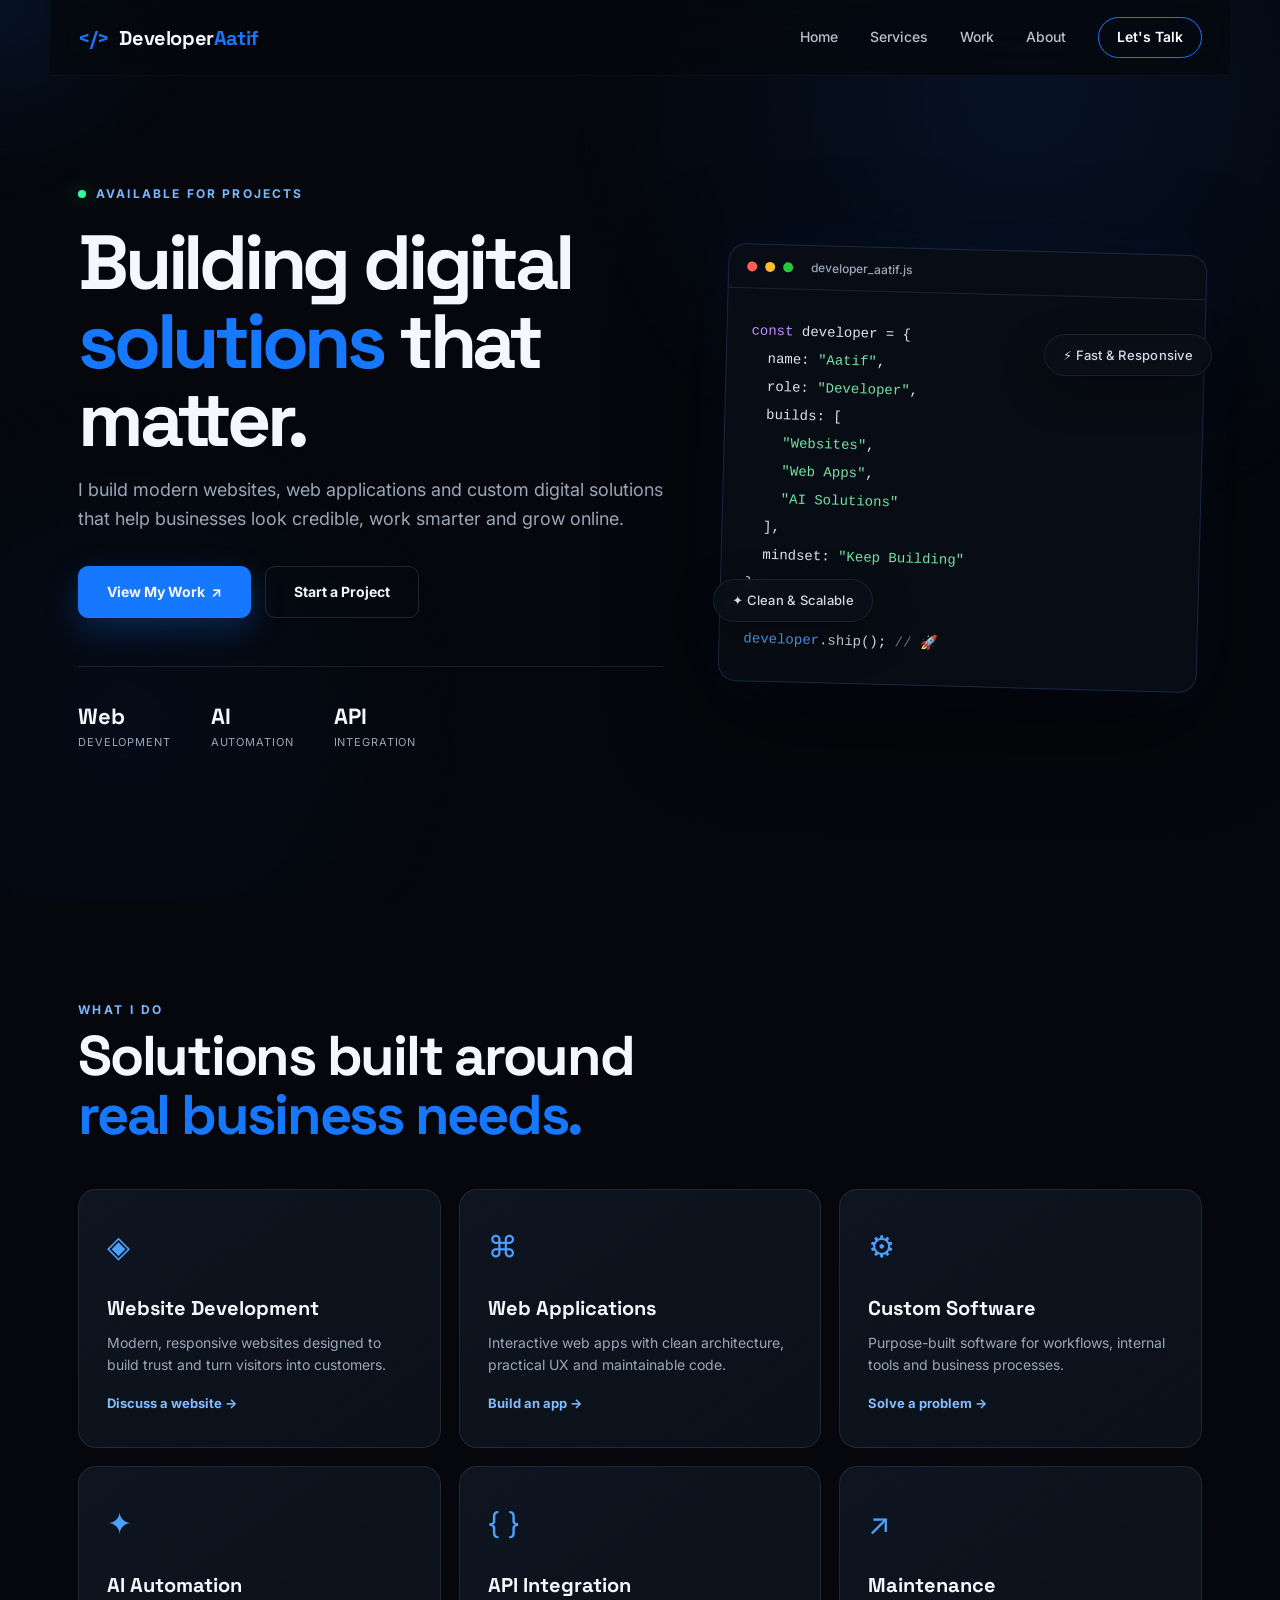
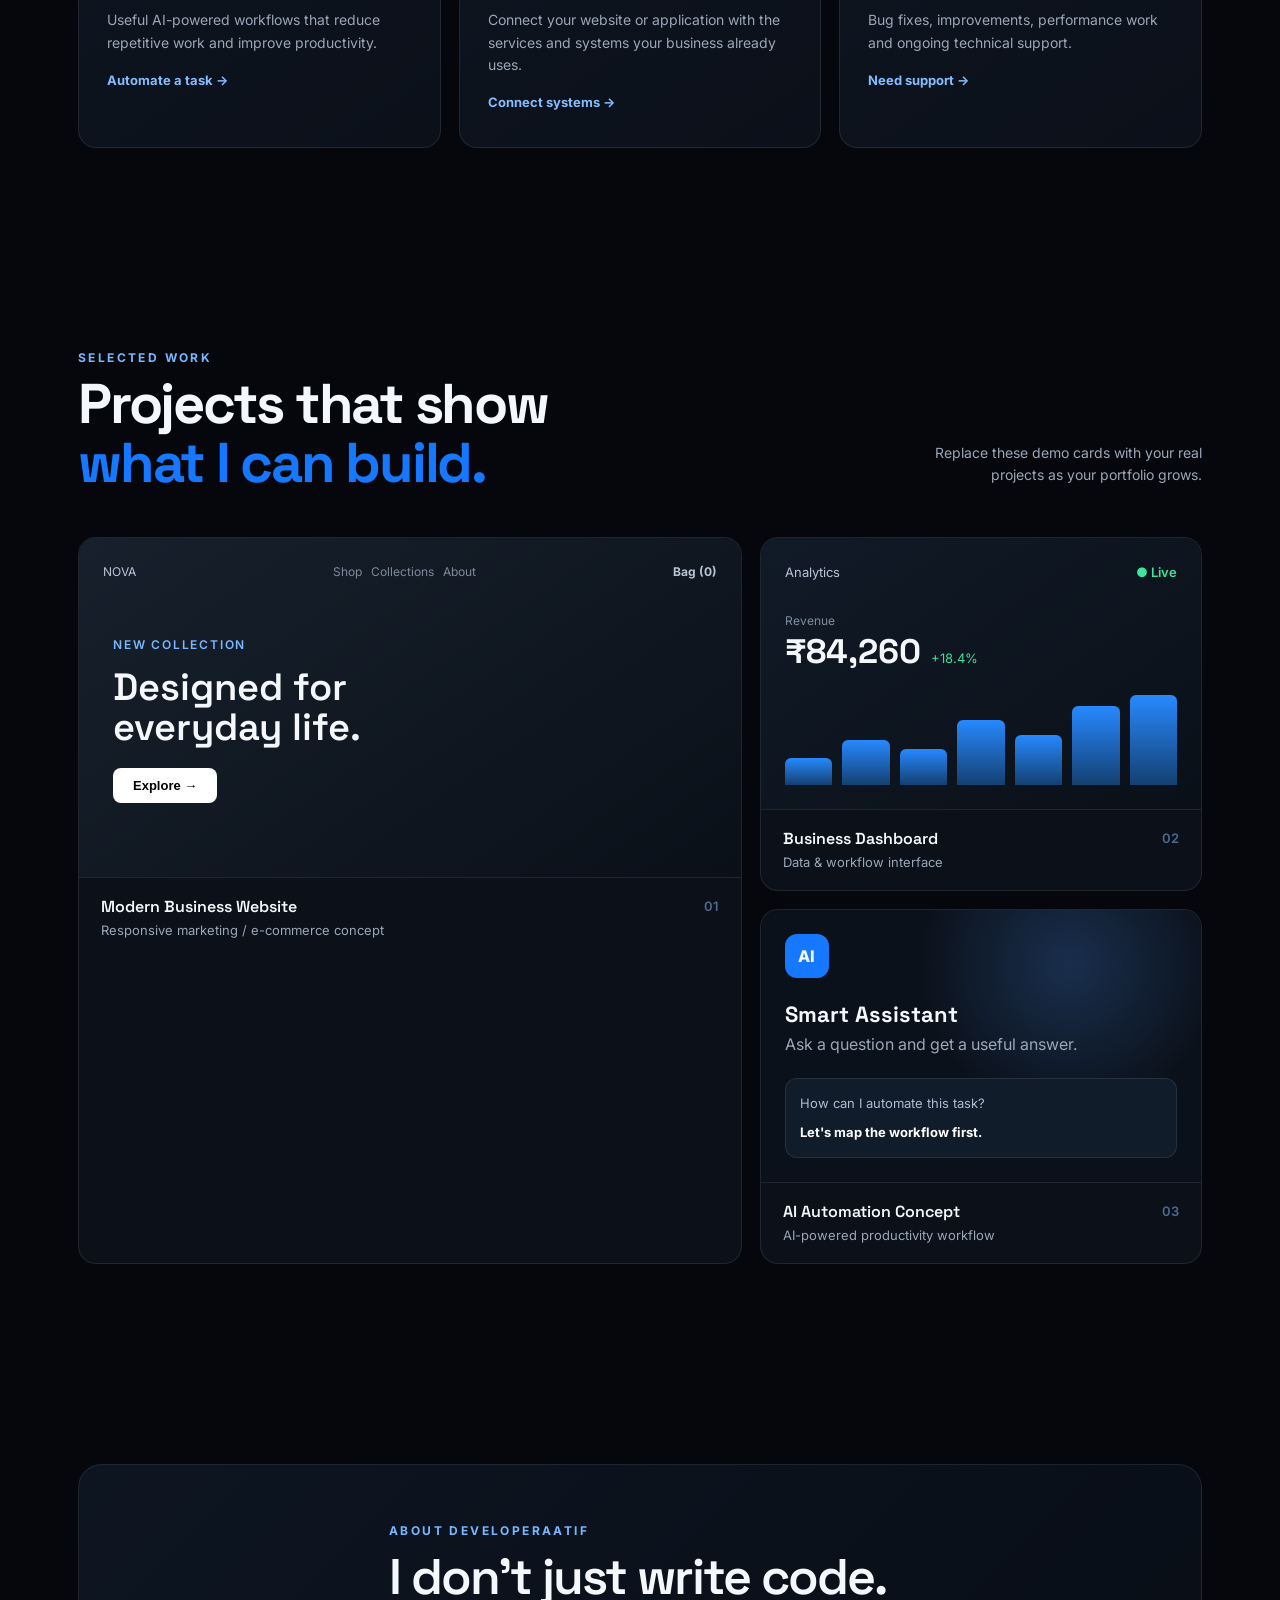
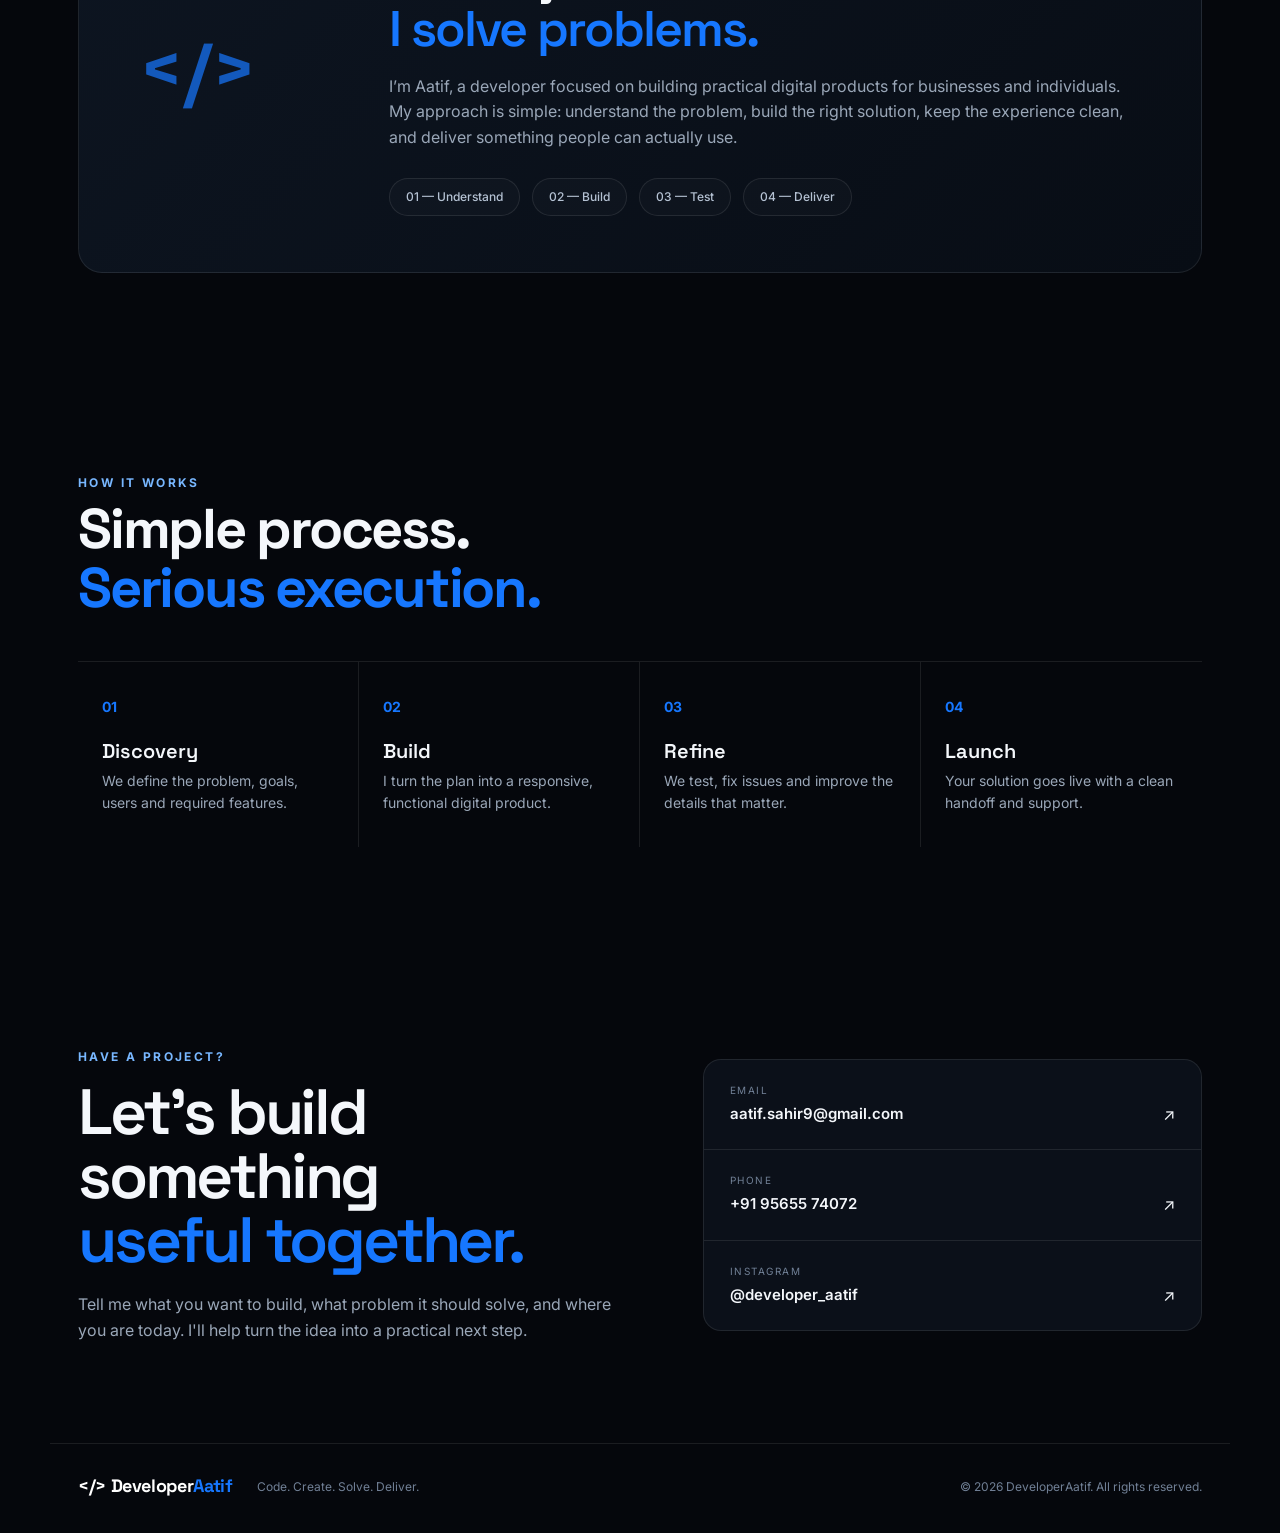
==== index.html @ 68147e6f "portfolio" ====
<!DOCTYPE html>
<html lang="en">
<head>
  <meta charset="UTF-8">
  <meta name="viewport" content="width=device-width, initial-scale=1.0, maximum-scale=1.0, user-scalable=yes">
  <title>DeveloperAatif | Web Developer & Digital Solutions</title>
  <meta name="description" content="DeveloperAatif — Web Development, Custom Software, AI Automation and Digital Solutions. Portfolio of projects, websites, and web apps.">
  <meta name="robots" content="index, follow">
  <link rel="canonical" href="https://developer-aatif-portfolio.vercel.app/">
  <!-- Open Graph -->
  <meta property="og:title" content="DeveloperAatif | Web Developer & Digital Solutions">
  <meta property="og:description" content="Building modern websites, web applications and AI solutions. View my portfolio and projects.">
  <meta property="og:type" content="website">
  <meta property="og:url" content="https://developer-aatif-portfolio.vercel.app/">
  <meta name="twitter:card" content="summary_large_image">
  <link rel="preconnect" href="https://fonts.googleapis.com">
  <link rel="preconnect" href="https://fonts.gstatic.com" crossorigin>
  <link href="https://fonts.googleapis.com/css2?family=Inter:opsz,wght@14..32,400;14..32,500;14..32,600;14..32,700;14..32,800&family=Space+Grotesk:wght@500;600;700&display=swap" rel="stylesheet">
  <!-- Styles -->
  <link rel="stylesheet" href="style.css">
</head>
<body>
  <div class="cursor-glow"></div>

  <!-- Navigation -->
  <nav class="nav" role="navigation" aria-label="Main navigation">
    <a class="brand" href="#home" aria-label="DeveloperAatif Home"><span>&lt;/&gt;</span> Developer<span>Aatif</span></a>
    <button class="menu-btn" aria-label="Open menu" aria-expanded="false">☰</button>
    <div class="nav-links" role="menubar">
      <a href="#home" role="menuitem">Home</a>
      <a href="#services" role="menuitem">Services</a>
      <a href="#work" role="menuitem">Work</a>
      <a href="#about" role="menuitem">About</a>
      <a href="#contact" class="nav-cta" role="menuitem">Let's Talk</a>
    </div>
  </nav>

  <main>
    <!-- Hero Section -->
    <section id="home" class="hero section" aria-labelledby="hero-title">
      <div class="hero-copy">
        <div class="eyebrow"><span class="dot" aria-hidden="true"></span> AVAILABLE FOR PROJECTS</div>
        <h1 id="hero-title">Building digital<br><span>solutions</span> that matter.</h1>
        <p class="hero-text">I build modern websites, web applications and custom digital solutions that help businesses look credible, work smarter and grow online.</p>
        <div class="hero-actions">
          <a href="#work" class="btn primary">View My Work <span aria-hidden="true">↗</span></a>
          <a href="#contact" class="btn ghost">Start a Project</a>
        </div>
        <div class="mini-stats">
          <div><strong>Web</strong><small>Development</small></div>
          <div><strong>AI</strong><small>Automation</small></div>
          <div><strong>API</strong><small>Integration</small></div>
        </div>
      </div>
      <div class="hero-visual" aria-hidden="true">
        <div class="orb"></div>
        <div class="code-card">
          <div class="window-bar"><i></i><i></i><i></i><span>developer_aatif.js</span></div>
          <pre><code><span class="purple">const</span> developer = {
  name: <span class="green">"Aatif"</span>,
  role: <span class="green">"Developer"</span>,
  builds: [
    <span class="green">"Websites"</span>,
    <span class="green">"Web Apps"</span>,
    <span class="green">"AI Solutions"</span>
  ],
  mindset: <span class="green">"Keep Building"</span>
};

<span class="blue">developer</span>.ship(); <span class="comment">// 🚀</span></code></pre>
        </div>
        <div class="floating-tag tag-one">⚡ Fast & Responsive</div>
        <div class="floating-tag tag-two">✦ Clean & Scalable</div>
      </div>
    </section>

    <!-- Services -->
    <section id="services" class="section" aria-labelledby="services-title">
      <div class="section-heading">
        <p class="kicker">WHAT I DO</p>
        <h2 id="services-title">Solutions built around<br><span>real business needs.</span></h2>
      </div>
      <div class="service-grid">
        <article class="service-card"><div class="icon" aria-hidden="true">◈</div><h3>Website Development</h3><p>Modern, responsive websites designed to build trust and turn visitors into customers.</p><a href="#contact">Discuss a website →</a></article>
        <article class="service-card"><div class="icon" aria-hidden="true">⌘</div><h3>Web Applications</h3><p>Interactive web apps with clean architecture, practical UX and maintainable code.</p><a href="#contact">Build an app →</a></article>
        <article class="service-card"><div class="icon" aria-hidden="true">⚙</div><h3>Custom Software</h3><p>Purpose-built software for workflows, internal tools and business processes.</p><a href="#contact">Solve a problem →</a></article>
        <article class="service-card"><div class="icon" aria-hidden="true">✦</div><h3>AI Automation</h3><p>Useful AI-powered workflows that reduce repetitive work and improve productivity.</p><a href="#contact">Automate a task →</a></article>
        <article class="service-card"><div class="icon" aria-hidden="true">{ }</div><h3>API Integration</h3><p>Connect your website or application with the services and systems your business already uses.</p><a href="#contact">Connect systems →</a></article>
        <article class="service-card"><div class="icon" aria-hidden="true">↗</div><h3>Maintenance</h3><p>Bug fixes, improvements, performance work and ongoing technical support.</p><a href="#contact">Need support →</a></article>
      </div>
    </section>

    <!-- Work / Projects -->
    <section id="work" class="section work-section" aria-labelledby="work-title">
      <div class="section-heading row-heading">
        <div><p class="kicker">SELECTED WORK</p><h2 id="work-title">Projects that show<br><span>what I can build.</span></h2></div>
        <p class="heading-note">Replace these demo cards with your real projects as your portfolio grows.</p>
      </div>
      <div class="project-grid">
        <article class="project-card large">
          <div class="project-screen ecommerce"><div class="screen-nav">NOVA <span>Shop&nbsp;&nbsp; Collections&nbsp;&nbsp; About</span><b>Bag (0)</b></div><div class="screen-hero"><small>NEW COLLECTION</small><strong>Designed for<br>everyday life.</strong><button>Explore →</button></div></div>
          <div class="project-info"><div><h3>Modern Business Website</h3><p>Responsive marketing / e-commerce concept</p></div><span>01</span></div>
        </article>
        <article class="project-card">
          <div class="project-screen dashboard"><div class="dash-top">Analytics <span>● Live</span></div><div class="metric"><small>Revenue</small><strong>₹84,260</strong><em>+18.4%</em></div><div class="bars"><i></i><i></i><i></i><i></i><i></i><i></i><i></i></div></div>
          <div class="project-info"><div><h3>Business Dashboard</h3><p>Data & workflow interface</p></div><span>02</span></div>
        </article>
        <article class="project-card">
          <div class="project-screen ai"><div class="ai-badge">AI</div><h4>Smart Assistant</h4><p>Ask a question and get a useful answer.</p><div class="chat">How can I automate this task?<br><b>Let's map the workflow first.</b></div></div>
          <div class="project-info"><div><h3>AI Automation Concept</h3><p>AI-powered productivity workflow</p></div><span>03</span></div>
        </article>
      </div>
    </section>

    <!-- About -->
    <section id="about" class="section about" aria-labelledby="about-title">
      <div class="about-card">
        <div class="about-mark" aria-hidden="true">&lt;/&gt;</div>
        <div>
          <p class="kicker">ABOUT DEVELOPERAATIF</p>
          <h2 id="about-title">I don't just write code.<br><span>I solve problems.</span></h2>
          <p>I’m Aatif, a developer focused on building practical digital products for businesses and individuals. My approach is simple: understand the problem, build the right solution, keep the experience clean, and deliver something people can actually use.</p>
          <div class="principles">
            <span>01 — Understand</span><span>02 — Build</span><span>03 — Test</span><span>04 — Deliver</span>
          </div>
        </div>
      </div>
    </section>

    <!-- Process -->
    <section class="section process" aria-labelledby="process-title">
      <div class="section-heading"><p class="kicker">HOW IT WORKS</p><h2 id="process-title">Simple process.<br><span>Serious execution.</span></h2></div>
      <div class="process-grid">
        <div><b>01</b><h3>Discovery</h3><p>We define the problem, goals, users and required features.</p></div>
        <div><b>02</b><h3>Build</h3><p>I turn the plan into a responsive, functional digital product.</p></div>
        <div><b>03</b><h3>Refine</h3><p>We test, fix issues and improve the details that matter.</p></div>
        <div><b>04</b><h3>Launch</h3><p>Your solution goes live with a clean handoff and support.</p></div>
      </div>
    </section>

    <!-- Contact -->
    <section id="contact" class="section contact" aria-labelledby="contact-title">
      <div class="contact-inner">
        <div>
          <p class="kicker">HAVE A PROJECT?</p>
          <h2 id="contact-title">Let's build something<br><span>useful together.</span></h2>
          <p>Tell me what you want to build, what problem it should solve, and where you are today. I'll help turn the idea into a practical next step.</p>
        </div>
        <div class="contact-box">
          <a href="mailto:aatif.sahir9@gmail.com"><small>EMAIL</small><strong>aatif.sahir9@gmail.com</strong>↗</a>
          <a href="tel:+919565574072"><small>PHONE</small><strong>+91 95655 74072</strong>↗</a>
          <a href="https://www.instagram.com/developer_aatif/" target="_blank" rel="noopener"><small>INSTAGRAM</small><strong>@developer_aatif</strong>↗</a>
        </div>
      </div>
    </section>
  </main>

  <footer>
    <div><span class="brand">&lt;/&gt; Developer<span>Aatif</span></span><small>Code. Create. Solve. Deliver.</small></div>
    <small>© <span id="year"></span> DeveloperAatif. All rights reserved.</small>
  </footer>

  <!-- Scripts -->
  <script src="script.js" defer></script>
</body>
</html>
---- style.css ----
/* style.css */
:root {
  --bg: #05070c;
  --panel: #0b1019;
  --panel2: #0e1520;
  --text: #f4f7fb;
  --muted: #9aa7b8;
  --blue: #1677ff;
  --blue2: #4ca0ff;
  --line: rgba(255,255,255,.09);
  --max: 1180px;
  --radius: 18px;
}
* { margin: 0; padding: 0; box-sizing: border-box; }
html { scroll-behavior: smooth; }
body {
  margin: 0;
  background: var(--bg);
  color: var(--text);
  font-family: 'Inter', system-ui, -apple-system, sans-serif;
  line-height: 1.6;
  -webkit-font-smoothing: antialiased;
}
body::before {
  content: '';
  position: fixed;
  inset: 0;
  pointer-events: none;
  background: radial-gradient(circle at 80% 10%, rgba(22,119,255,.10), transparent 35%),
              radial-gradient(circle at 10% 80%, rgba(22,119,255,.05), transparent 25%);
  z-index: -1;
}
a { color: inherit; text-decoration: none; }
img { display: block; max-width: 100%; }

/* cursor glow */
.cursor-glow {
  position: fixed;
  width: 400px;
  height: 400px;
  transform: translate(-50%, -50%);
  pointer-events: none;
  border-radius: 50%;
  background: radial-gradient(circle, rgba(22,119,255,.10), transparent 70%);
  z-index: -1;
  transition: left .12s cubic-bezier(0.2, 0, 0, 1), top .12s cubic-bezier(0.2, 0, 0, 1);
  will-change: left, top;
}

/* typography */
.section { max-width: var(--max); margin: 0 auto; padding: 100px 28px; }
.section-heading { margin-bottom: 44px; }
.section-heading .kicker,
.kicker {
  font-size: 12px;
  letter-spacing: .2em;
  font-weight: 700;
  color: #78b7ff;
  text-transform: uppercase;
  margin-bottom: 8px;
}
.section-heading h2,
h2 {
  font-family: 'Space Grotesk', sans-serif;
  font-size: clamp(36px, 4.5vw, 56px);
  line-height: 1.05;
  letter-spacing: -.04em;
}
.section-heading h2 span,
h2 span { color: var(--blue); }
p { color: var(--muted); }

/* nav */
.nav {
  height: 76px;
  display: flex;
  align-items: center;
  justify-content: space-between;
  max-width: var(--max);
  margin: 0 auto;
  padding: 0 28px;
  position: sticky;
  top: 0;
  z-index: 30;
  background: rgba(5,7,12,0.72);
  backdrop-filter: blur(18px) saturate(1.2);
  border-bottom: 1px solid rgba(255,255,255,.04);
}
.brand {
  font-family: 'Space Grotesk', sans-serif;
  font-weight: 700;
  font-size: 20px;
  letter-spacing: -.02em;
}
.brand > span:first-child { color: var(--blue); margin-right: 6px; }
.brand > span:last-child { color: var(--blue); }
.nav-links {
  display: flex;
  gap: 32px;
  align-items: center;
  font-size: 14px;
  font-weight: 500;
  color: #b7c1cf;
}
.nav-links a { transition: color .2s; }
.nav-links a:hover { color: #fff; }
.nav-cta {
  border: 1px solid var(--blue);
  border-radius: 999px;
  padding: 8px 18px;
  color: #fff !important;
  font-weight: 600;
  transition: background .2s, box-shadow .2s;
}
.nav-cta:hover { background: rgba(22,119,255,.12); box-shadow: 0 0 20px rgba(22,119,255,.15); }
.menu-btn {
  display: none;
  background: none;
  border: 0;
  color: #fff;
  font-size: 26px;
  cursor: pointer;
}

/* hero */
.hero {
  min-height: calc(100vh - 76px);
  display: grid;
  grid-template-columns: 1.1fr .9fr;
  align-items: center;
  gap: 60px;
  padding-top: 60px;
}
.eyebrow {
  font-size: 12px;
  letter-spacing: .18em;
  font-weight: 700;
  color: #78b7ff;
  display: flex;
  align-items: center;
  gap: 10px;
}
.dot {
  width: 8px;
  height: 8px;
  border-radius: 50%;
  background: #2dff9d;
  box-shadow: 0 0 20px #2dff9d88;
  animation: pulse-dot 2.5s infinite;
}
@keyframes pulse-dot { 0% { opacity: .7; } 50% { opacity: 1; } 100% { opacity: .7; } }
.hero h1 {
  font-family: 'Space Grotesk', sans-serif;
  font-size: clamp(48px, 6vw, 82px);
  line-height: 1.02;
  letter-spacing: -.055em;
  margin: 20px 0 18px;
}
.hero h1 span { color: var(--blue); }
.hero-text {
  font-size: 18px;
  color: var(--muted);
  max-width: 620px;
  margin-bottom: 32px;
}
.hero-actions {
  display: flex;
  gap: 14px;
  flex-wrap: wrap;
  margin-bottom: 48px;
}
.btn {
  padding: 14px 28px;
  border-radius: 10px;
  font-weight: 700;
  font-size: 14px;
  border: 1px solid var(--line);
  transition: .25s;
  display: inline-flex;
  align-items: center;
  gap: 6px;
}
.btn.primary {
  background: var(--blue);
  box-shadow: 0 12px 32px rgba(22,119,255,.25);
  border-color: var(--blue);
}
.btn.primary:hover { box-shadow: 0 16px 40px rgba(22,119,255,.35); transform: translateY(-2px); }
.btn.ghost { border-color: rgba(255,255,255,.12); }
.btn.ghost:hover { border-color: var(--blue2); background: rgba(22,119,255,.06); }
.mini-stats {
  display: flex;
  gap: 40px;
  border-top: 1px solid var(--line);
  padding-top: 32px;
}
.mini-stats div { display: grid; }
.mini-stats strong {
  font-family: 'Space Grotesk', sans-serif;
  font-size: 22px;
}
.mini-stats small {
  color: var(--muted);
  font-size: 11px;
  text-transform: uppercase;
  letter-spacing: .08em;
}

/* hero visual */
.hero-visual {
  position: relative;
  min-height: 480px;
  display: grid;
  place-items: center;
}
.orb {
  position: absolute;
  width: 400px;
  height: 400px;
  border-radius: 50%;
  background: radial-gradient(circle, rgba(22,119,255,.22), transparent 65%);
  filter: blur(12px);
  animation: orb-float 12s ease-in-out infinite alternate;
}
@keyframes orb-float { 0% { transform: translateY(0) scale(1); } 100% { transform: translateY(-30px) scale(1.05); } }
.code-card {
  position: relative;
  width: min(100%, 500px);
  border: 1px solid rgba(92,151,255,.20);
  border-radius: var(--radius);
  background: #080d15;
  box-shadow: 0 30px 100px rgba(0,0,0,.6), 0 0 60px rgba(22,119,255,.08);
  overflow: hidden;
  transform: rotate(1.5deg);
  transition: transform .4s ease;
}
.code-card:hover { transform: rotate(0deg) scale(1.01); }
.window-bar {
  height: 44px;
  border-bottom: 1px solid var(--line);
  display: flex;
  align-items: center;
  gap: 8px;
  padding: 0 18px;
  color: #667487;
  font-size: 12px;
  font-weight: 500;
}
.window-bar i {
  width: 10px;
  height: 10px;
  border-radius: 50%;
  background: #2c3542;
}
.window-bar i:nth-child(1) { background: #ff5f56; }
.window-bar i:nth-child(2) { background: #ffbd2e; }
.window-bar i:nth-child(3) { background: #27c93f; }
.window-bar span { margin-left: 10px; color: #9aa7b8; }
.code-card pre {
  padding: 28px 24px;
  margin: 0;
  overflow: auto;
  font: 14px/2 'SF Mono', 'Fira Code', monospace;
  color: #dce5f2;
}
.purple { color: #c58cff; }
.green { color: #70e3a5; }
.blue { color: #58a6ff; }
.comment { color: #657286; }
.floating-tag {
  position: absolute;
  padding: 10px 18px;
  border: 1px solid rgba(255,255,255,.08);
  background: rgba(10,15,24,.88);
  backdrop-filter: blur(6px);
  border-radius: 40px;
  font-size: 13px;
  font-weight: 500;
  letter-spacing: .02em;
  box-shadow: 0 15px 40px rgba(0,0,0,.4);
  color: #d0dbe8;
}
.tag-one { right: -10px; top: 22%; }
.tag-two { left: -10px; bottom: 18%; }

/* services */
.service-grid {
  display: grid;
  grid-template-columns: repeat(3,1fr);
  gap: 18px;
}
.service-card {
  background: linear-gradient(145deg, var(--panel2), var(--panel));
  border: 1px solid var(--line);
  padding: 32px 28px;
  border-radius: var(--radius);
  transition: .3s;
  backdrop-filter: blur(4px);
}
.service-card:hover {
  transform: translateY(-6px);
  border-color: rgba(22,119,255,.4);
  box-shadow: 0 20px 50px rgba(0,0,0,.3);
}
.icon { color: var(--blue2); font-size: 30px; margin-bottom: 22px; }
.service-card h3 {
  font-family: 'Space Grotesk', sans-serif;
  font-size: 20px;
  margin-bottom: 8px;
}
.service-card p { font-size: 14px; color: var(--muted); }
.service-card a {
  display: inline-block;
  margin-top: 16px;
  color: #83bdff;
  font-weight: 700;
  font-size: 13px;
  border-bottom: 1px solid transparent;
  transition: .2s;
}
.service-card a:hover { border-bottom-color: #83bdff; }

/* work */
.row-heading {
  display: flex;
  justify-content: space-between;
  align-items: flex-end;
  gap: 40px;
}
.heading-note {
  max-width: 320px;
  text-align: right;
  font-size: 14px;
  color: var(--muted);
  margin-bottom: 6px;
}
.project-grid {
  display: grid;
  grid-template-columns: 1.2fr .8fr;
  gap: 18px;
}
.project-card {
  background: var(--panel);
  border: 1px solid var(--line);
  border-radius: var(--radius);
  overflow: hidden;
  transition: .3s;
}
.project-card:hover { border-color: rgba(22,119,255,.3); transform: translateY(-4px); }
.project-card.large { grid-row: span 2; }
.project-screen {
  min-height: 260px;
  padding: 24px;
  position: relative;
  overflow: hidden;
}
.ecommerce {
  background: linear-gradient(145deg, #17202c, #0a1018);
}
.screen-nav {
  display: flex;
  justify-content: space-between;
  font-size: 12px;
  color: #b9c6d7;
}
.screen-nav span { color: #7d8a9b; }
.screen-hero { padding: 50px 10px; }
.screen-hero small {
  color: #7bb7ff;
  letter-spacing: .15em;
  font-size: 12px;
  font-weight: 600;
}
.screen-hero strong {
  display: block;
  font: 600 38px/1.05 'Space Grotesk', sans-serif;
  margin: 12px 0 20px;
}
.screen-hero button {
  background: #fff;
  border: 0;
  border-radius: 8px;
  padding: 10px 20px;
  font-weight: 600;
  font-size: 13px;
  cursor: default;
}
.dashboard {
  background: linear-gradient(145deg, #111a27, #0a1018);
}
.dash-top {
  display: flex;
  justify-content: space-between;
  font-size: 13px;
  color: #b9c6d7;
}
.dash-top span { color: #3fe59a; font-weight: 600; }
.metric { margin-top: 28px; }
.metric small { display: block; color: #7f8da0; font-size: 12px; }
.metric strong {
  font: 700 34px 'Space Grotesk', sans-serif;
}
.metric em {
  color: #41dd97;
  font-style: normal;
  font-size: 13px;
  margin-left: 10px;
}
.bars {
  height: 90px;
  display: flex;
  align-items: flex-end;
  gap: 10px;
  margin-top: 22px;
}
.bars i {
  display: block;
  flex: 1;
  background: linear-gradient(#2789ff, #144071);
  border-radius: 6px 6px 0 0;
}
.bars i:nth-child(1){height:30%}
.bars i:nth-child(2){height:50%}
.bars i:nth-child(3){height:40%}
.bars i:nth-child(4){height:72%}
.bars i:nth-child(5){height:55%}
.bars i:nth-child(6){height:88%}
.bars i:nth-child(7){height:100%}
.ai {
  background: radial-gradient(circle at 70% 20%, rgba(75,152,255,.22), transparent 40%), #0b111b;
}
.ai-badge {
  display: inline-grid;
  place-items: center;
  width: 44px;
  height: 44px;
  border-radius: 12px;
  background: var(--blue);
  font-weight: 800;
  font-size: 16px;
}
.ai h4 {
  font: 700 22px 'Space Grotesk', sans-serif;
  margin: 22px 0 4px;
}
.chat {
  margin-top: 20px;
  background: #111c2b;
  border: 1px solid var(--line);
  padding: 14px;
  border-radius: 12px;
  color: #aebbd0;
  font-size: 13px;
}
.chat b { display: block; color: #fff; margin-top: 8px; }
.project-info {
  padding: 18px 22px;
  display: flex;
  justify-content: space-between;
  border-top: 1px solid var(--line);
}
.project-info h3 {
  margin: 0;
  font: 600 16px 'Space Grotesk', sans-serif;
}
.project-info p { font-size: 13px; color: var(--muted); margin-top: 3px; }
.project-info span { color: #4e6a8e; font-size: 13px; font-weight: 600; }

/* about */
.about-card {
  display: grid;
  grid-template-columns: 200px 1fr;
  gap: 50px;
  align-items: center;
  background: linear-gradient(135deg, #0d1521, #080d15);
  border: 1px solid var(--line);
  padding: 56px 60px;
  border-radius: 24px;
}
.about-mark {
  font: 700 72px 'Space Grotesk', sans-serif;
  color: var(--blue);
  opacity: .7;
  line-height: 1;
}
.about-card h2 {
  font: 600 clamp(34px, 4vw, 50px)/1.05 'Space Grotesk', sans-serif;
  letter-spacing: -.04em;
  margin: 10px 0 18px;
}
.principles {
  display: flex;
  gap: 12px;
  flex-wrap: wrap;
  margin-top: 28px;
}
.principles span {
  border: 1px solid var(--line);
  padding: 8px 16px;
  border-radius: 40px;
  color: #b5c2d3;
  font-size: 12px;
  font-weight: 500;
  background: rgba(255,255,255,.02);
}

/* process */
.process-grid {
  display: grid;
  grid-template-columns: repeat(4,1fr);
  border-top: 1px solid var(--line);
}
.process-grid > div {
  padding: 32px 24px;
  border-right: 1px solid var(--line);
}
.process-grid > div:last-child { border-right: 0; }
.process-grid b { color: var(--blue); font-size: 14px; }
.process-grid h3 {
  font: 600 20px 'Space Grotesk', sans-serif;
  margin: 18px 0 6px;
}
.process-grid p { font-size: 14px; color: var(--muted); }

/* contact */
.contact { padding-bottom: 100px; }
.contact-inner {
  display: grid;
  grid-template-columns: 1fr .9fr;
  gap: 70px;
  align-items: center;
}
.contact h2 {
  font: 600 clamp(42px, 5vw, 66px)/1 'Space Grotesk', sans-serif;
  letter-spacing: -.05em;
  margin: 14px 0 20px;
}
.contact-box {
  border: 1px solid var(--line);
  border-radius: var(--radius);
  overflow: hidden;
  background: var(--panel);
}
.contact-box a {
  display: grid;
  grid-template-columns: 1fr auto;
  gap: 4px;
  padding: 22px 26px;
  border-bottom: 1px solid var(--line);
  transition: .2s;
}
.contact-box a:last-child { border: 0; }
.contact-box a:hover { background: rgba(22,119,255,.06); }
.contact-box small {
  grid-column: 1 / -1;
  color: #718096;
  font-size: 10px;
  letter-spacing: .15em;
  text-transform: uppercase;
}
.contact-box strong { font-size: 15px; font-weight: 600; }

/* footer */
footer {
  border-top: 1px solid var(--line);
  max-width: var(--max);
  margin: 0 auto;
  padding: 28px 28px 32px;
  display: flex;
  justify-content: space-between;
  align-items: center;
  color: #718096;
  flex-wrap: wrap;
  gap: 12px;
}
footer > div { display: flex; align-items: center; gap: 18px; }
footer .brand { color: #fff; font-size: 18px; }
footer small { font-size: 12px; }

/* ===== responsive ===== */
@media (max-width: 850px) {
  .nav-links {
    display: none;
    position: absolute;
    top: 76px;
    left: 0;
    right: 0;
    padding: 24px 28px;
    background: #080c13;
    border-bottom: 1px solid var(--line);
    flex-direction: column;
    align-items: flex-start;
    gap: 18px;
    backdrop-filter: blur(12px);
  }
  .nav-links.open { display: flex; }
  .menu-btn { display: block; }
  .hero {
    grid-template-columns: 1fr;
    gap: 30px;
    padding-top: 40px;
  }
  .hero-visual { min-height: 360px; }
  .service-grid { grid-template-columns: 1fr 1fr; }
  .project-grid { grid-template-columns: 1fr; }
  .project-card.large { grid-row: auto; }
  .about-card {
    grid-template-columns: 1fr;
    gap: 20px;
    padding: 36px 28px;
  }
  .about-mark { font-size: 48px; }
  .process-grid { grid-template-columns: 1fr 1fr; }
  .process-grid > div:nth-child(2) { border-right: 0; }
  .process-grid > div { border-bottom: 1px solid var(--line); }
  .contact-inner { grid-template-columns: 1fr; gap: 40px; }
  .row-heading { flex-direction: column; align-items: flex-start; }
  .heading-note { text-align: left; max-width: 100%; }
  .floating-tag { display: none; }
}

@media (max-width: 560px) {
  .section { padding: 70px 20px; }
  .nav { padding: 0 20px; }
  .hero h1 { font-size: 42px; }
  .mini-stats { gap: 24px; flex-wrap: wrap; }
  .service-grid { grid-template-columns: 1fr; }
  .process-grid { grid-template-columns: 1fr; }
  .process-grid > div { border-right: 0 !important; }
  .project-screen { min-height: 220px; }
  .screen-hero strong { font-size: 30px; }
  .contact-box a { padding: 18px 20px; }
  footer { flex-direction: column; align-items: flex-start; }
  footer > div { flex-wrap: wrap; }
}
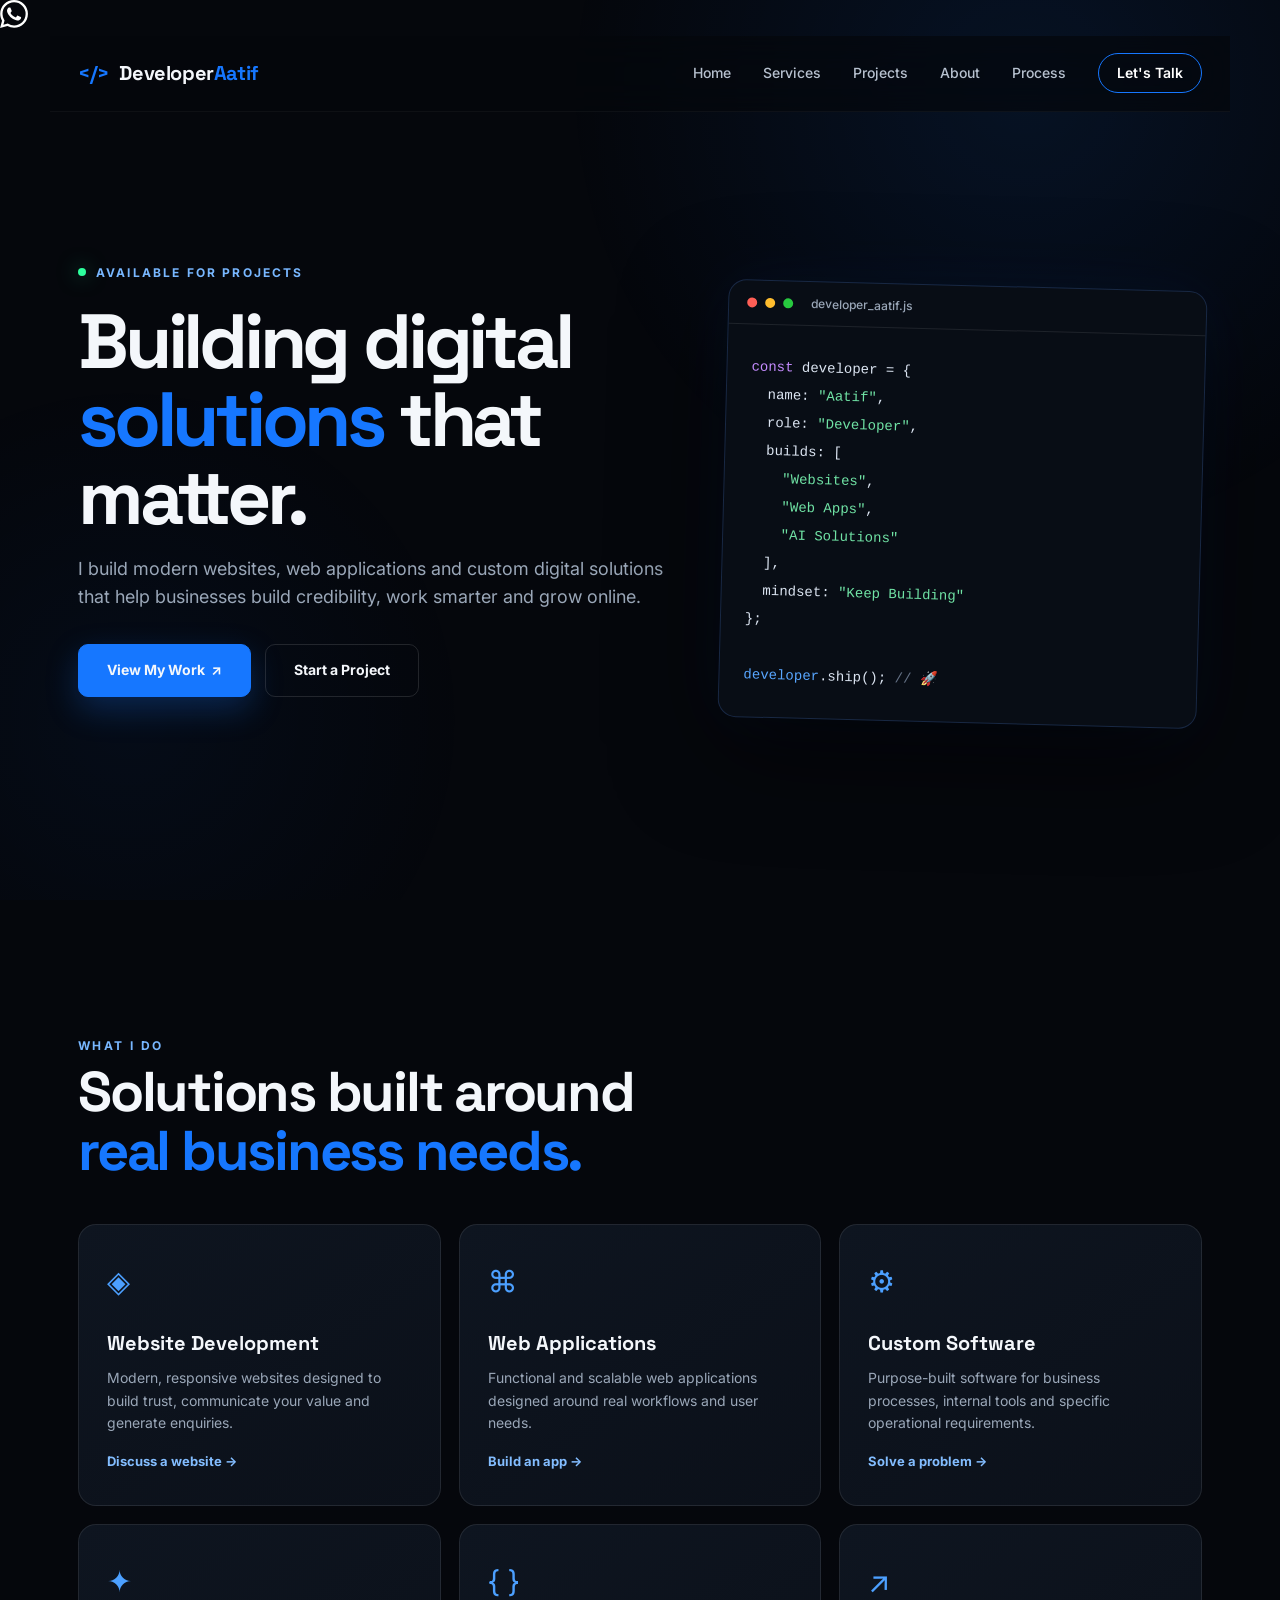
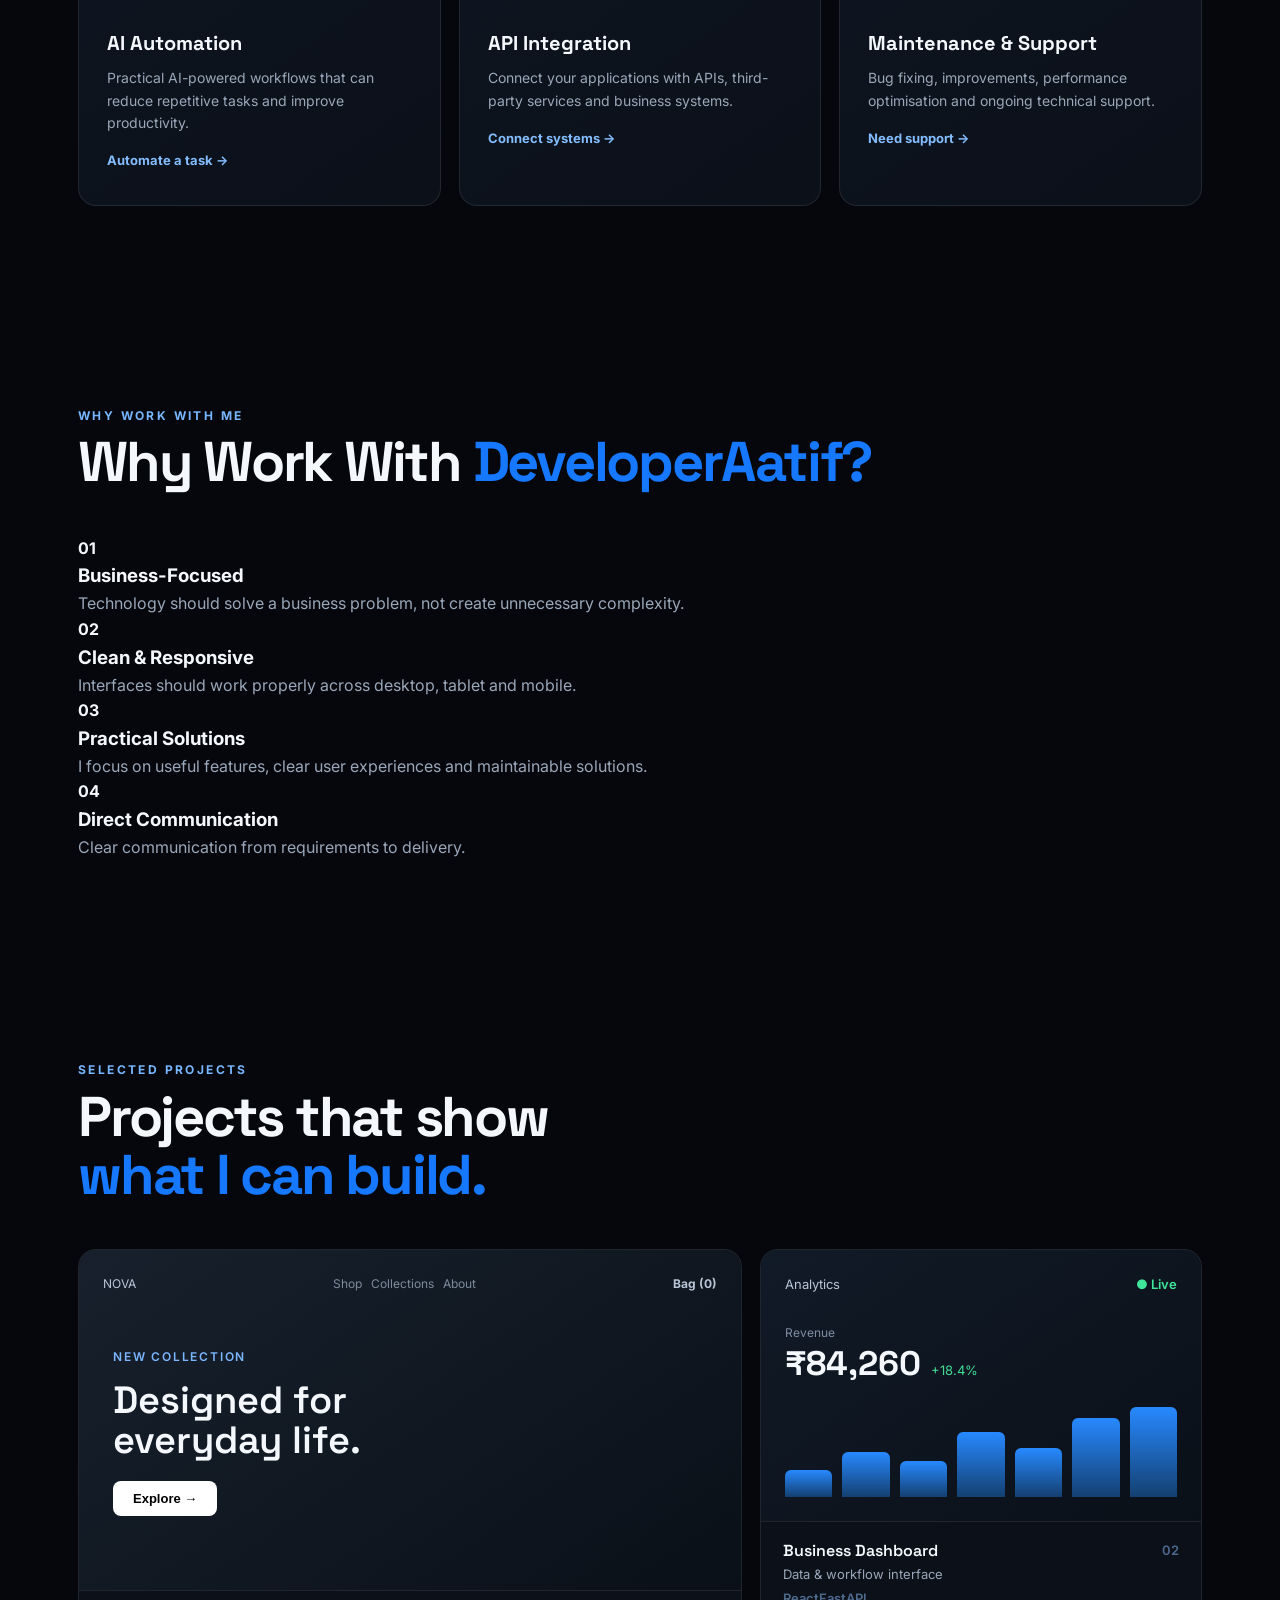
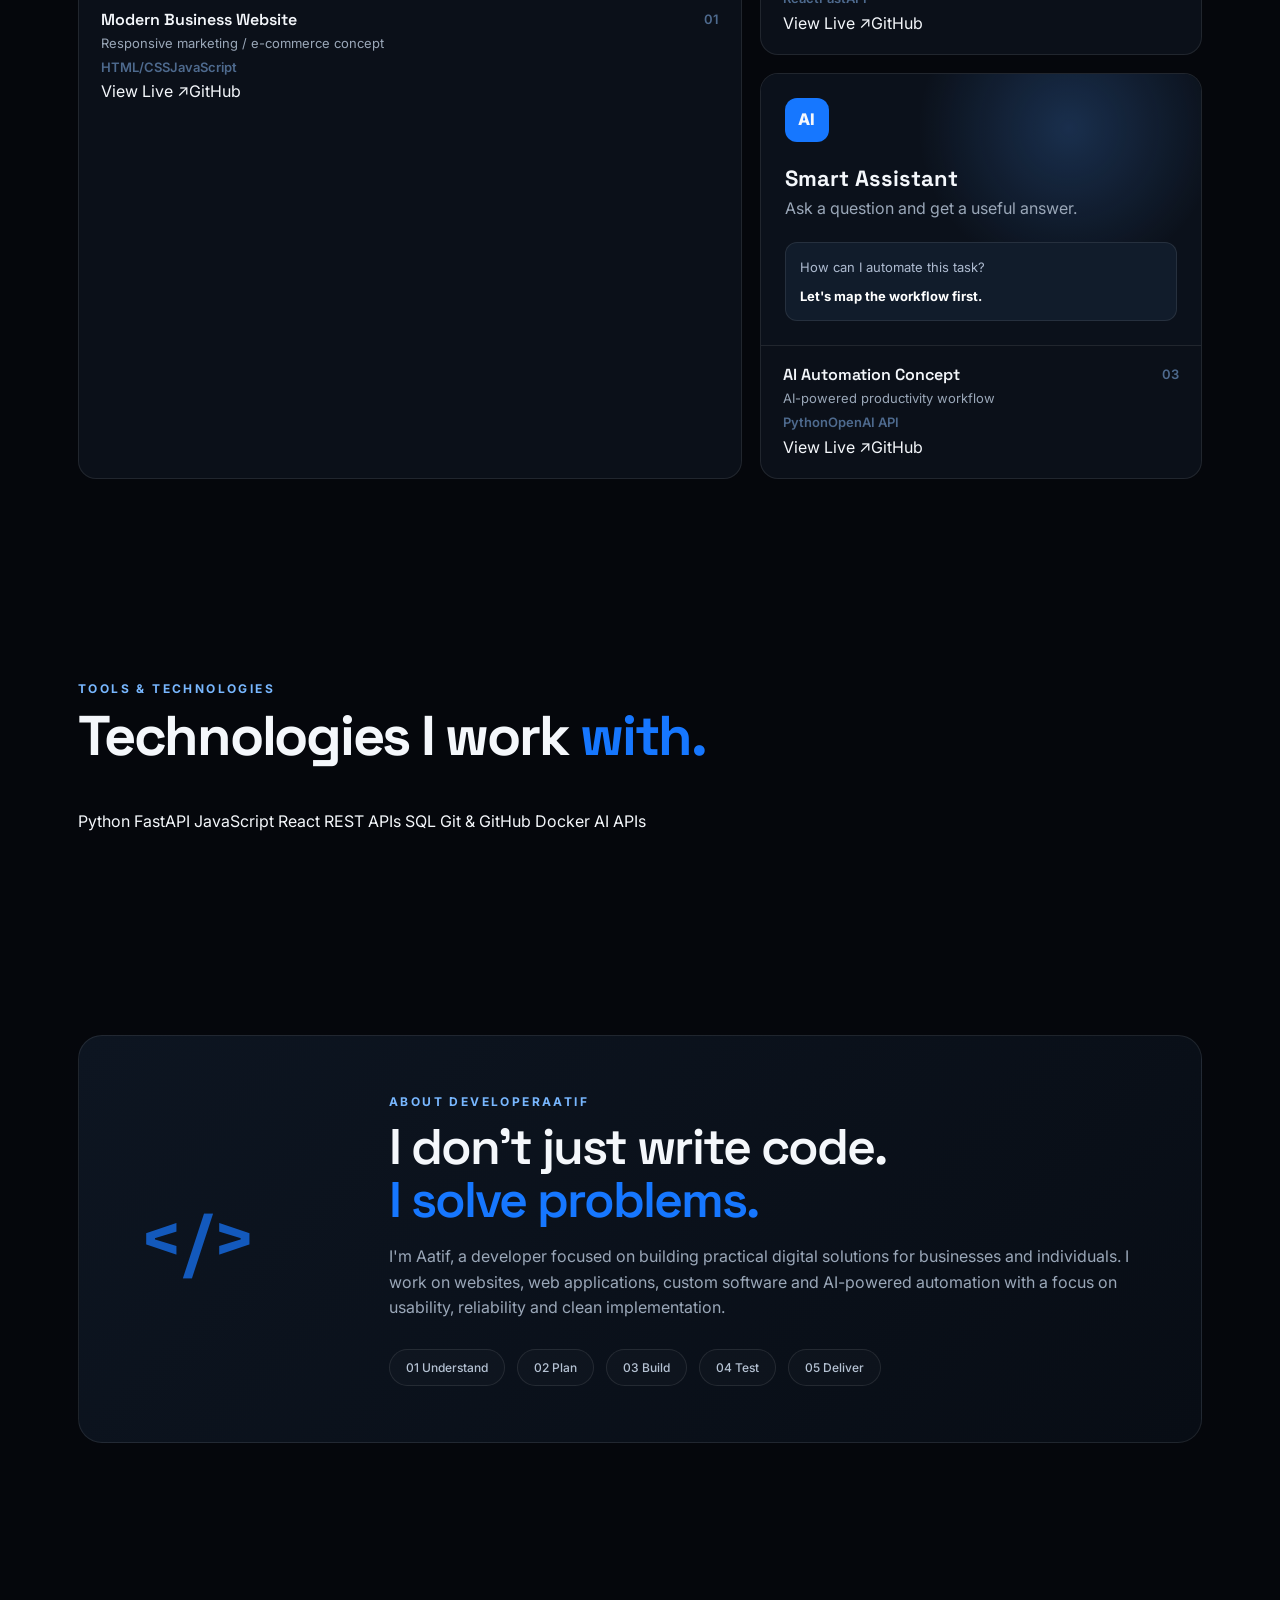
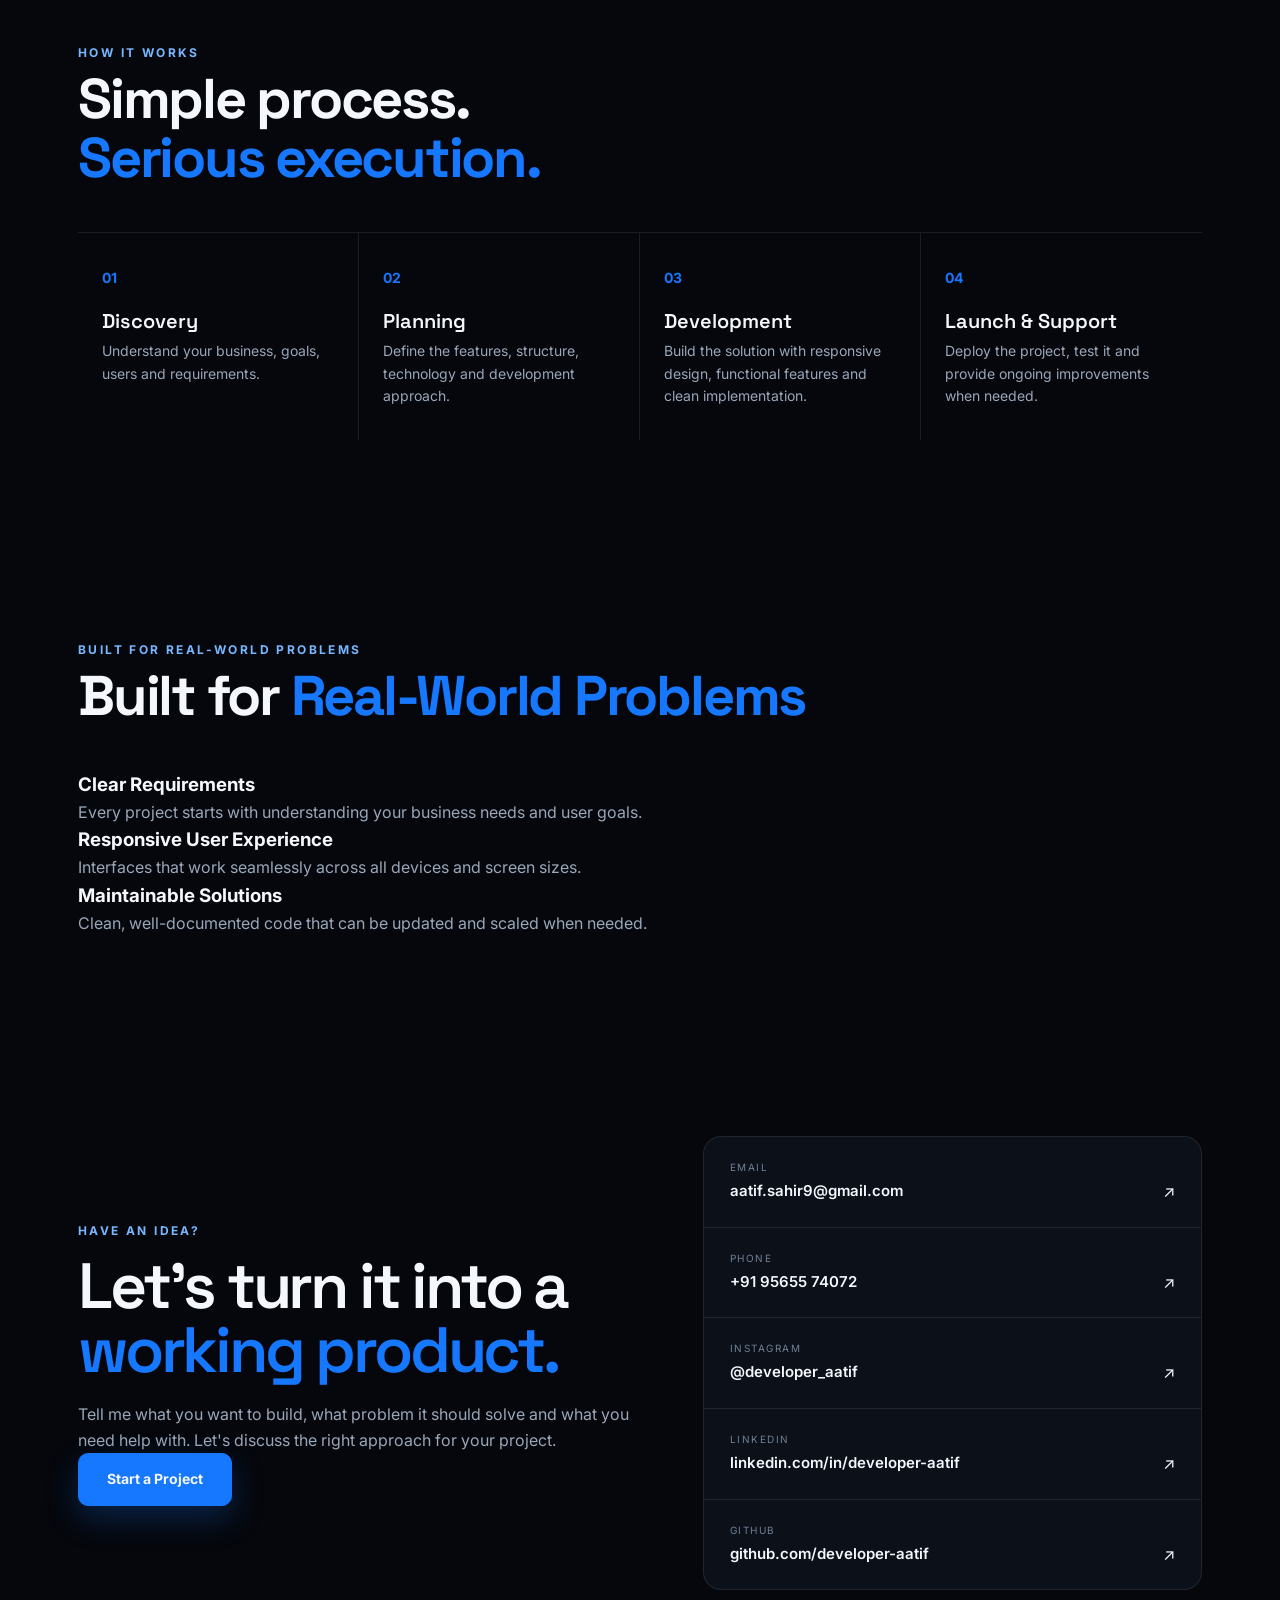
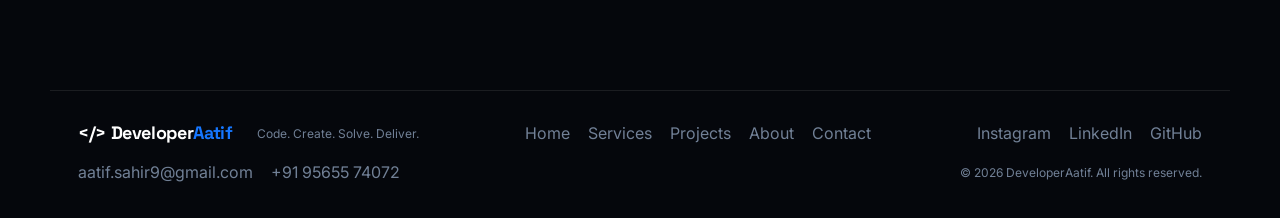
==== commit 9ead10bb: "index file change" ====
--- a/index.html
+++ b/index.html
@@ -1,26 +1,29 @@
 <!DOCTYPE html>
 <html lang="en">
 <head>
-  <meta charset="UTF-8">
-  <meta name="viewport" content="width=device-width, initial-scale=1.0, maximum-scale=1.0, user-scalable=yes">
+  <meta charset="UTF-8" />
+  <meta name="viewport" content="width=device-width, initial-scale=1.0" />
   <title>DeveloperAatif | Web Developer & Digital Solutions</title>
-  <meta name="description" content="DeveloperAatif — Web Development, Custom Software, AI Automation and Digital Solutions. Portfolio of projects, websites, and web apps.">
-  <meta name="robots" content="index, follow">
-  <link rel="canonical" href="https://developer-aatif-portfolio.vercel.app/">
-  <!-- Open Graph -->
-  <meta property="og:title" content="DeveloperAatif | Web Developer & Digital Solutions">
-  <meta property="og:description" content="Building modern websites, web applications and AI solutions. View my portfolio and projects.">
-  <meta property="og:type" content="website">
-  <meta property="og:url" content="https://developer-aatif-portfolio.vercel.app/">
-  <meta name="twitter:card" content="summary_large_image">
-  <link rel="preconnect" href="https://fonts.googleapis.com">
-  <link rel="preconnect" href="https://fonts.gstatic.com" crossorigin>
-  <link href="https://fonts.googleapis.com/css2?family=Inter:opsz,wght@14..32,400;14..32,500;14..32,600;14..32,700;14..32,800&family=Space+Grotesk:wght@500;600;700&display=swap" rel="stylesheet">
-  <!-- Styles -->
-  <link rel="stylesheet" href="style.css">
+  <meta name="description" content="DeveloperAatif builds modern websites, web applications, custom software and AI automation solutions for businesses and individuals." />
+  <meta property="og:title" content="DeveloperAatif | Web Developer & Digital Solutions" />
+  <meta property="og:description" content="Building digital solutions that help businesses grow. Web development, web apps, custom software, and AI automation." />
+  <meta property="og:url" content="https://atif-shaheer.github.io/developer-aatif-portfolio/" />
+  <meta name="robots" content="index, follow" />
+  <link rel="canonical" href="https://atif-shaheer.github.io/developer-aatif-portfolio/" />
+  <link rel="preconnect" href="https://fonts.googleapis.com" />
+  <link rel="preconnect" href="https://fonts.gstatic.com" crossorigin />
+  <link href="https://fonts.googleapis.com/css2?family=Inter:opsz,wght@14..32,400;14..32,500;14..32,600;14..32,700;14..32,800&family=Space+Grotesk:wght@500;600;700&display=swap" rel="stylesheet" />
+  <link rel="stylesheet" href="style.css" />
 </head>
 <body>
-  <div class="cursor-glow"></div>
+  <!-- WhatsApp Floating Button -->
+  <a href="https://wa.me/919565574072?text=Hi%20Aatif%2C%20I%20came%20across%20your%20portfolio%20and%20would%20like%20to%20discuss%20a%20project." 
+     class="whatsapp-float" 
+     target="_blank" 
+     rel="noopener noreferrer"
+     aria-label="Contact on WhatsApp">
+    <svg xmlns="http://www.w3.org/2000/svg" viewBox="0 0 24 24" width="28" height="28"><path fill="#ffffff" d="M17.472 14.382c-.297-.149-1.758-.867-2.03-.967-.273-.099-.471-.148-.67.15-.197.297-.767.966-.94 1.164-.173.199-.347.223-.644.075-.297-.15-1.255-.463-2.39-1.475-.883-.788-1.48-1.761-1.653-2.059-.173-.297-.018-.458.13-.606.134-.133.298-.347.446-.52.149-.174.198-.298.298-.497.099-.198.05-.371-.025-.52-.075-.149-.669-1.612-.916-2.207-.242-.579-.487-.5-.669-.51-.173-.008-.371-.01-.57-.01-.198 0-.52.074-.792.372-.272.297-1.04 1.016-1.04 2.479 0 1.462 1.065 2.875 1.213 3.074.149.198 2.096 3.2 5.077 4.487.709.306 1.262.489 1.694.625.712.227 1.36.195 1.871.118.571-.085 1.758-.719 2.006-1.413.248-.694.248-1.289.173-1.413-.074-.124-.272-.198-.57-.347m-5.421 7.403h-.004a9.87 9.87 0 01-5.031-1.378l-.361-.214-3.741.982.998-3.648-.235-.374a9.86 9.86 0 01-1.51-5.26c.001-5.45 4.436-9.884 9.888-9.884 2.64 0 5.122 1.03 6.988 2.898a9.825 9.825 0 012.893 6.994c-.003 5.45-4.437 9.884-9.885 9.884m8.413-18.297A11.815 11.815 0 0012.05 0C5.495 0 .16 5.335.157 11.892c0 2.096.547 4.142 1.588 5.945L.057 24l6.305-1.654a11.882 11.882 0 005.683 1.448h.005c6.554 0 11.89-5.335 11.893-11.893a11.821 11.821 0 00-3.48-8.413z"/></svg>
+  </a>
 
   <!-- Navigation -->
   <nav class="nav" role="navigation" aria-label="Main navigation">
@@ -29,8 +32,9 @@
     <div class="nav-links" role="menubar">
       <a href="#home" role="menuitem">Home</a>
       <a href="#services" role="menuitem">Services</a>
-      <a href="#work" role="menuitem">Work</a>
+      <a href="#projects" role="menuitem">Projects</a>
       <a href="#about" role="menuitem">About</a>
+      <a href="#process" role="menuitem">Process</a>
       <a href="#contact" class="nav-cta" role="menuitem">Let's Talk</a>
     </div>
   </nav>
@@ -41,15 +45,10 @@
       <div class="hero-copy">
         <div class="eyebrow"><span class="dot" aria-hidden="true"></span> AVAILABLE FOR PROJECTS</div>
         <h1 id="hero-title">Building digital<br><span>solutions</span> that matter.</h1>
-        <p class="hero-text">I build modern websites, web applications and custom digital solutions that help businesses look credible, work smarter and grow online.</p>
+        <p class="hero-text">I build modern websites, web applications and custom digital solutions that help businesses build credibility, work smarter and grow online.</p>
         <div class="hero-actions">
-          <a href="#work" class="btn primary">View My Work <span aria-hidden="true">↗</span></a>
+          <a href="#projects" class="btn primary">View My Work <span aria-hidden="true">↗</span></a>
           <a href="#contact" class="btn ghost">Start a Project</a>
-        </div>
-        <div class="mini-stats">
-          <div><strong>Web</strong><small>Development</small></div>
-          <div><strong>AI</strong><small>Automation</small></div>
-          <div><strong>API</strong><small>Integration</small></div>
         </div>
       </div>
       <div class="hero-visual" aria-hidden="true">
@@ -69,98 +68,203 @@
 
 <span class="blue">developer</span>.ship(); <span class="comment">// 🚀</span></code></pre>
         </div>
-        <div class="floating-tag tag-one">⚡ Fast & Responsive</div>
-        <div class="floating-tag tag-two">✦ Clean & Scalable</div>
-      </div>
-    </section>
-
-    <!-- Services -->
+      </div>
+    </section>
+
+    <!-- Services Section -->
     <section id="services" class="section" aria-labelledby="services-title">
       <div class="section-heading">
         <p class="kicker">WHAT I DO</p>
         <h2 id="services-title">Solutions built around<br><span>real business needs.</span></h2>
       </div>
       <div class="service-grid">
-        <article class="service-card"><div class="icon" aria-hidden="true">◈</div><h3>Website Development</h3><p>Modern, responsive websites designed to build trust and turn visitors into customers.</p><a href="#contact">Discuss a website →</a></article>
-        <article class="service-card"><div class="icon" aria-hidden="true">⌘</div><h3>Web Applications</h3><p>Interactive web apps with clean architecture, practical UX and maintainable code.</p><a href="#contact">Build an app →</a></article>
-        <article class="service-card"><div class="icon" aria-hidden="true">⚙</div><h3>Custom Software</h3><p>Purpose-built software for workflows, internal tools and business processes.</p><a href="#contact">Solve a problem →</a></article>
-        <article class="service-card"><div class="icon" aria-hidden="true">✦</div><h3>AI Automation</h3><p>Useful AI-powered workflows that reduce repetitive work and improve productivity.</p><a href="#contact">Automate a task →</a></article>
-        <article class="service-card"><div class="icon" aria-hidden="true">{ }</div><h3>API Integration</h3><p>Connect your website or application with the services and systems your business already uses.</p><a href="#contact">Connect systems →</a></article>
-        <article class="service-card"><div class="icon" aria-hidden="true">↗</div><h3>Maintenance</h3><p>Bug fixes, improvements, performance work and ongoing technical support.</p><a href="#contact">Need support →</a></article>
-      </div>
-    </section>
-
-    <!-- Work / Projects -->
-    <section id="work" class="section work-section" aria-labelledby="work-title">
-      <div class="section-heading row-heading">
-        <div><p class="kicker">SELECTED WORK</p><h2 id="work-title">Projects that show<br><span>what I can build.</span></h2></div>
-        <p class="heading-note">Replace these demo cards with your real projects as your portfolio grows.</p>
+        <article class="service-card"><div class="icon" aria-hidden="true">◈</div><h3>Website Development</h3><p>Modern, responsive websites designed to build trust, communicate your value and generate enquiries.</p><a href="#contact">Discuss a website →</a></article>
+        <article class="service-card"><div class="icon" aria-hidden="true">⌘</div><h3>Web Applications</h3><p>Functional and scalable web applications designed around real workflows and user needs.</p><a href="#contact">Build an app →</a></article>
+        <article class="service-card"><div class="icon" aria-hidden="true">⚙</div><h3>Custom Software</h3><p>Purpose-built software for business processes, internal tools and specific operational requirements.</p><a href="#contact">Solve a problem →</a></article>
+        <article class="service-card"><div class="icon" aria-hidden="true">✦</div><h3>AI Automation</h3><p>Practical AI-powered workflows that can reduce repetitive tasks and improve productivity.</p><a href="#contact">Automate a task →</a></article>
+        <article class="service-card"><div class="icon" aria-hidden="true">{ }</div><h3>API Integration</h3><p>Connect your applications with APIs, third-party services and business systems.</p><a href="#contact">Connect systems →</a></article>
+        <article class="service-card"><div class="icon" aria-hidden="true">↗</div><h3>Maintenance & Support</h3><p>Bug fixing, improvements, performance optimisation and ongoing technical support.</p><a href="#contact">Need support →</a></article>
+      </div>
+    </section>
+
+    <!-- Why Work With Me -->
+    <section class="section" aria-labelledby="why-title">
+      <div class="section-heading">
+        <p class="kicker">WHY WORK WITH ME</p>
+        <h2 id="why-title">Why Work With <span>DeveloperAatif?</span></h2>
+      </div>
+      <div class="why-grid">
+        <div class="why-card"><b>01</b><h3>Business-Focused</h3><p>Technology should solve a business problem, not create unnecessary complexity.</p></div>
+        <div class="why-card"><b>02</b><h3>Clean & Responsive</h3><p>Interfaces should work properly across desktop, tablet and mobile.</p></div>
+        <div class="why-card"><b>03</b><h3>Practical Solutions</h3><p>I focus on useful features, clear user experiences and maintainable solutions.</p></div>
+        <div class="why-card"><b>04</b><h3>Direct Communication</h3><p>Clear communication from requirements to delivery.</p></div>
+      </div>
+    </section>
+
+    <!-- Projects Section -->
+    <section id="projects" class="section work-section" aria-labelledby="projects-title">
+      <div class="section-heading">
+        <p class="kicker">SELECTED PROJECTS</p>
+        <h2 id="projects-title">Projects that show<br><span>what I can build.</span></h2>
       </div>
       <div class="project-grid">
+        <!-- Project 1 -->
         <article class="project-card large">
-          <div class="project-screen ecommerce"><div class="screen-nav">NOVA <span>Shop&nbsp;&nbsp; Collections&nbsp;&nbsp; About</span><b>Bag (0)</b></div><div class="screen-hero"><small>NEW COLLECTION</small><strong>Designed for<br>everyday life.</strong><button>Explore →</button></div></div>
-          <div class="project-info"><div><h3>Modern Business Website</h3><p>Responsive marketing / e-commerce concept</p></div><span>01</span></div>
+          <div class="project-screen ecommerce">
+            <div class="screen-nav">NOVA <span>Shop&nbsp;&nbsp; Collections&nbsp;&nbsp; About</span><b>Bag (0)</b></div>
+            <div class="screen-hero"><small>NEW COLLECTION</small><strong>Designed for<br>everyday life.</strong><button>Explore →</button></div>
+          </div>
+          <div class="project-info">
+            <div>
+              <h3>Modern Business Website</h3>
+              <p>Responsive marketing / e-commerce concept</p>
+              <div class="project-tech"><span>HTML/CSS</span><span>JavaScript</span></div>
+              <div class="project-links"><a href="#" class="project-link">View Live ↗</a><a href="#" class="project-link">GitHub</a></div>
+            </div>
+            <span>01</span>
+          </div>
         </article>
+        <!-- Project 2 -->
         <article class="project-card">
-          <div class="project-screen dashboard"><div class="dash-top">Analytics <span>● Live</span></div><div class="metric"><small>Revenue</small><strong>₹84,260</strong><em>+18.4%</em></div><div class="bars"><i></i><i></i><i></i><i></i><i></i><i></i><i></i></div></div>
-          <div class="project-info"><div><h3>Business Dashboard</h3><p>Data & workflow interface</p></div><span>02</span></div>
+          <div class="project-screen dashboard">
+            <div class="dash-top">Analytics <span>● Live</span></div>
+            <div class="metric"><small>Revenue</small><strong>₹84,260</strong><em>+18.4%</em></div>
+            <div class="bars"><i></i><i></i><i></i><i></i><i></i><i></i><i></i></div>
+          </div>
+          <div class="project-info">
+            <div>
+              <h3>Business Dashboard</h3>
+              <p>Data & workflow interface</p>
+              <div class="project-tech"><span>React</span><span>FastAPI</span></div>
+              <div class="project-links"><a href="#" class="project-link">View Live ↗</a><a href="#" class="project-link">GitHub</a></div>
+            </div>
+            <span>02</span>
+          </div>
         </article>
+        <!-- Project 3 -->
         <article class="project-card">
-          <div class="project-screen ai"><div class="ai-badge">AI</div><h4>Smart Assistant</h4><p>Ask a question and get a useful answer.</p><div class="chat">How can I automate this task?<br><b>Let's map the workflow first.</b></div></div>
-          <div class="project-info"><div><h3>AI Automation Concept</h3><p>AI-powered productivity workflow</p></div><span>03</span></div>
+          <div class="project-screen ai">
+            <div class="ai-badge">AI</div>
+            <h4>Smart Assistant</h4>
+            <p>Ask a question and get a useful answer.</p>
+            <div class="chat">How can I automate this task?<br><b>Let's map the workflow first.</b></div>
+          </div>
+          <div class="project-info">
+            <div>
+              <h3>AI Automation Concept</h3>
+              <p>AI-powered productivity workflow</p>
+              <div class="project-tech"><span>Python</span><span>OpenAI API</span></div>
+              <div class="project-links"><a href="#" class="project-link">View Live ↗</a><a href="#" class="project-link">GitHub</a></div>
+            </div>
+            <span>03</span>
+          </div>
         </article>
       </div>
     </section>
 
-    <!-- About -->
+    <!-- Tools & Technologies -->
+    <section class="section" aria-labelledby="tools-title">
+      <div class="section-heading">
+        <p class="kicker">TOOLS & TECHNOLOGIES</p>
+        <h2 id="tools-title">Technologies I work <span>with.</span></h2>
+      </div>
+      <div class="tech-grid">
+        <span class="tech-pill">Python</span>
+        <span class="tech-pill">FastAPI</span>
+        <span class="tech-pill">JavaScript</span>
+        <span class="tech-pill">React</span>
+        <span class="tech-pill">REST APIs</span>
+        <span class="tech-pill">SQL</span>
+        <span class="tech-pill">Git & GitHub</span>
+        <span class="tech-pill">Docker</span>
+        <span class="tech-pill">AI APIs</span>
+      </div>
+    </section>
+
+    <!-- About Section -->
     <section id="about" class="section about" aria-labelledby="about-title">
       <div class="about-card">
         <div class="about-mark" aria-hidden="true">&lt;/&gt;</div>
         <div>
           <p class="kicker">ABOUT DEVELOPERAATIF</p>
           <h2 id="about-title">I don't just write code.<br><span>I solve problems.</span></h2>
-          <p>I’m Aatif, a developer focused on building practical digital products for businesses and individuals. My approach is simple: understand the problem, build the right solution, keep the experience clean, and deliver something people can actually use.</p>
+          <p>I'm Aatif, a developer focused on building practical digital solutions for businesses and individuals. I work on websites, web applications, custom software and AI-powered automation with a focus on usability, reliability and clean implementation.</p>
           <div class="principles">
-            <span>01 — Understand</span><span>02 — Build</span><span>03 — Test</span><span>04 — Deliver</span>
-          </div>
-        </div>
-      </div>
-    </section>
-
-    <!-- Process -->
-    <section class="section process" aria-labelledby="process-title">
+            <span>01 Understand</span><span>02 Plan</span><span>03 Build</span><span>04 Test</span><span>05 Deliver</span>
+          </div>
+        </div>
+      </div>
+    </section>
+
+    <!-- Process Section -->
+    <section id="process" class="section process" aria-labelledby="process-title">
       <div class="section-heading"><p class="kicker">HOW IT WORKS</p><h2 id="process-title">Simple process.<br><span>Serious execution.</span></h2></div>
       <div class="process-grid">
-        <div><b>01</b><h3>Discovery</h3><p>We define the problem, goals, users and required features.</p></div>
-        <div><b>02</b><h3>Build</h3><p>I turn the plan into a responsive, functional digital product.</p></div>
-        <div><b>03</b><h3>Refine</h3><p>We test, fix issues and improve the details that matter.</p></div>
-        <div><b>04</b><h3>Launch</h3><p>Your solution goes live with a clean handoff and support.</p></div>
-      </div>
-    </section>
-
-    <!-- Contact -->
+        <div><b>01</b><h3>Discovery</h3><p>Understand your business, goals, users and requirements.</p></div>
+        <div><b>02</b><h3>Planning</h3><p>Define the features, structure, technology and development approach.</p></div>
+        <div><b>03</b><h3>Development</h3><p>Build the solution with responsive design, functional features and clean implementation.</p></div>
+        <div><b>04</b><h3>Launch & Support</h3><p>Deploy the project, test it and provide ongoing improvements when needed.</p></div>
+      </div>
+    </section>
+
+    <!-- Trust / Credibility Section -->
+    <section class="section" aria-labelledby="trust-title">
+      <div class="section-heading">
+        <p class="kicker">BUILT FOR REAL-WORLD PROBLEMS</p>
+        <h2 id="trust-title">Built for <span>Real-World Problems</span></h2>
+      </div>
+      <div class="trust-grid">
+        <div class="trust-card"><h3>Clear Requirements</h3><p>Every project starts with understanding your business needs and user goals.</p></div>
+        <div class="trust-card"><h3>Responsive User Experience</h3><p>Interfaces that work seamlessly across all devices and screen sizes.</p></div>
+        <div class="trust-card"><h3>Maintainable Solutions</h3><p>Clean, well-documented code that can be updated and scaled when needed.</p></div>
+      </div>
+    </section>
+
+    <!-- Contact Section -->
     <section id="contact" class="section contact" aria-labelledby="contact-title">
       <div class="contact-inner">
         <div>
-          <p class="kicker">HAVE A PROJECT?</p>
-          <h2 id="contact-title">Let's build something<br><span>useful together.</span></h2>
-          <p>Tell me what you want to build, what problem it should solve, and where you are today. I'll help turn the idea into a practical next step.</p>
+          <p class="kicker">HAVE AN IDEA?</p>
+          <h2 id="contact-title">Let's turn it into a <span>working product.</span></h2>
+          <p>Tell me what you want to build, what problem it should solve and what you need help with. Let's discuss the right approach for your project.</p>
+          <a href="#contact" class="btn primary">Start a Project</a>
         </div>
         <div class="contact-box">
           <a href="mailto:aatif.sahir9@gmail.com"><small>EMAIL</small><strong>aatif.sahir9@gmail.com</strong>↗</a>
           <a href="tel:+919565574072"><small>PHONE</small><strong>+91 95655 74072</strong>↗</a>
           <a href="https://www.instagram.com/developer_aatif/" target="_blank" rel="noopener"><small>INSTAGRAM</small><strong>@developer_aatif</strong>↗</a>
+          <a href="#" target="_blank" rel="noopener"><small>LINKEDIN</small><strong>linkedin.com/in/developer-aatif</strong>↗</a>
+          <a href="#" target="_blank" rel="noopener"><small>GITHUB</small><strong>github.com/developer-aatif</strong>↗</a>
         </div>
       </div>
     </section>
   </main>
 
+  <!-- Footer -->
   <footer>
-    <div><span class="brand">&lt;/&gt; Developer<span>Aatif</span></span><small>Code. Create. Solve. Deliver.</small></div>
+    <div>
+      <span class="brand">&lt;/&gt; Developer<span>Aatif</span></span>
+      <small>Code. Create. Solve. Deliver.</small>
+    </div>
+    <div class="footer-links">
+      <a href="#home">Home</a>
+      <a href="#services">Services</a>
+      <a href="#projects">Projects</a>
+      <a href="#about">About</a>
+      <a href="#contact">Contact</a>
+    </div>
+    <div class="footer-social">
+      <a href="https://www.instagram.com/developer_aatif/" target="_blank" rel="noopener">Instagram</a>
+      <a href="#" target="_blank" rel="noopener">LinkedIn</a>
+      <a href="#" target="_blank" rel="noopener">GitHub</a>
+    </div>
+    <div class="footer-contact">
+      <a href="mailto:aatif.sahir9@gmail.com">aatif.sahir9@gmail.com</a>
+      <a href="tel:+919565574072">+91 95655 74072</a>
+    </div>
     <small>© <span id="year"></span> DeveloperAatif. All rights reserved.</small>
   </footer>
 
-  <!-- Scripts -->
   <script src="script.js" defer></script>
 </body>
 </html>
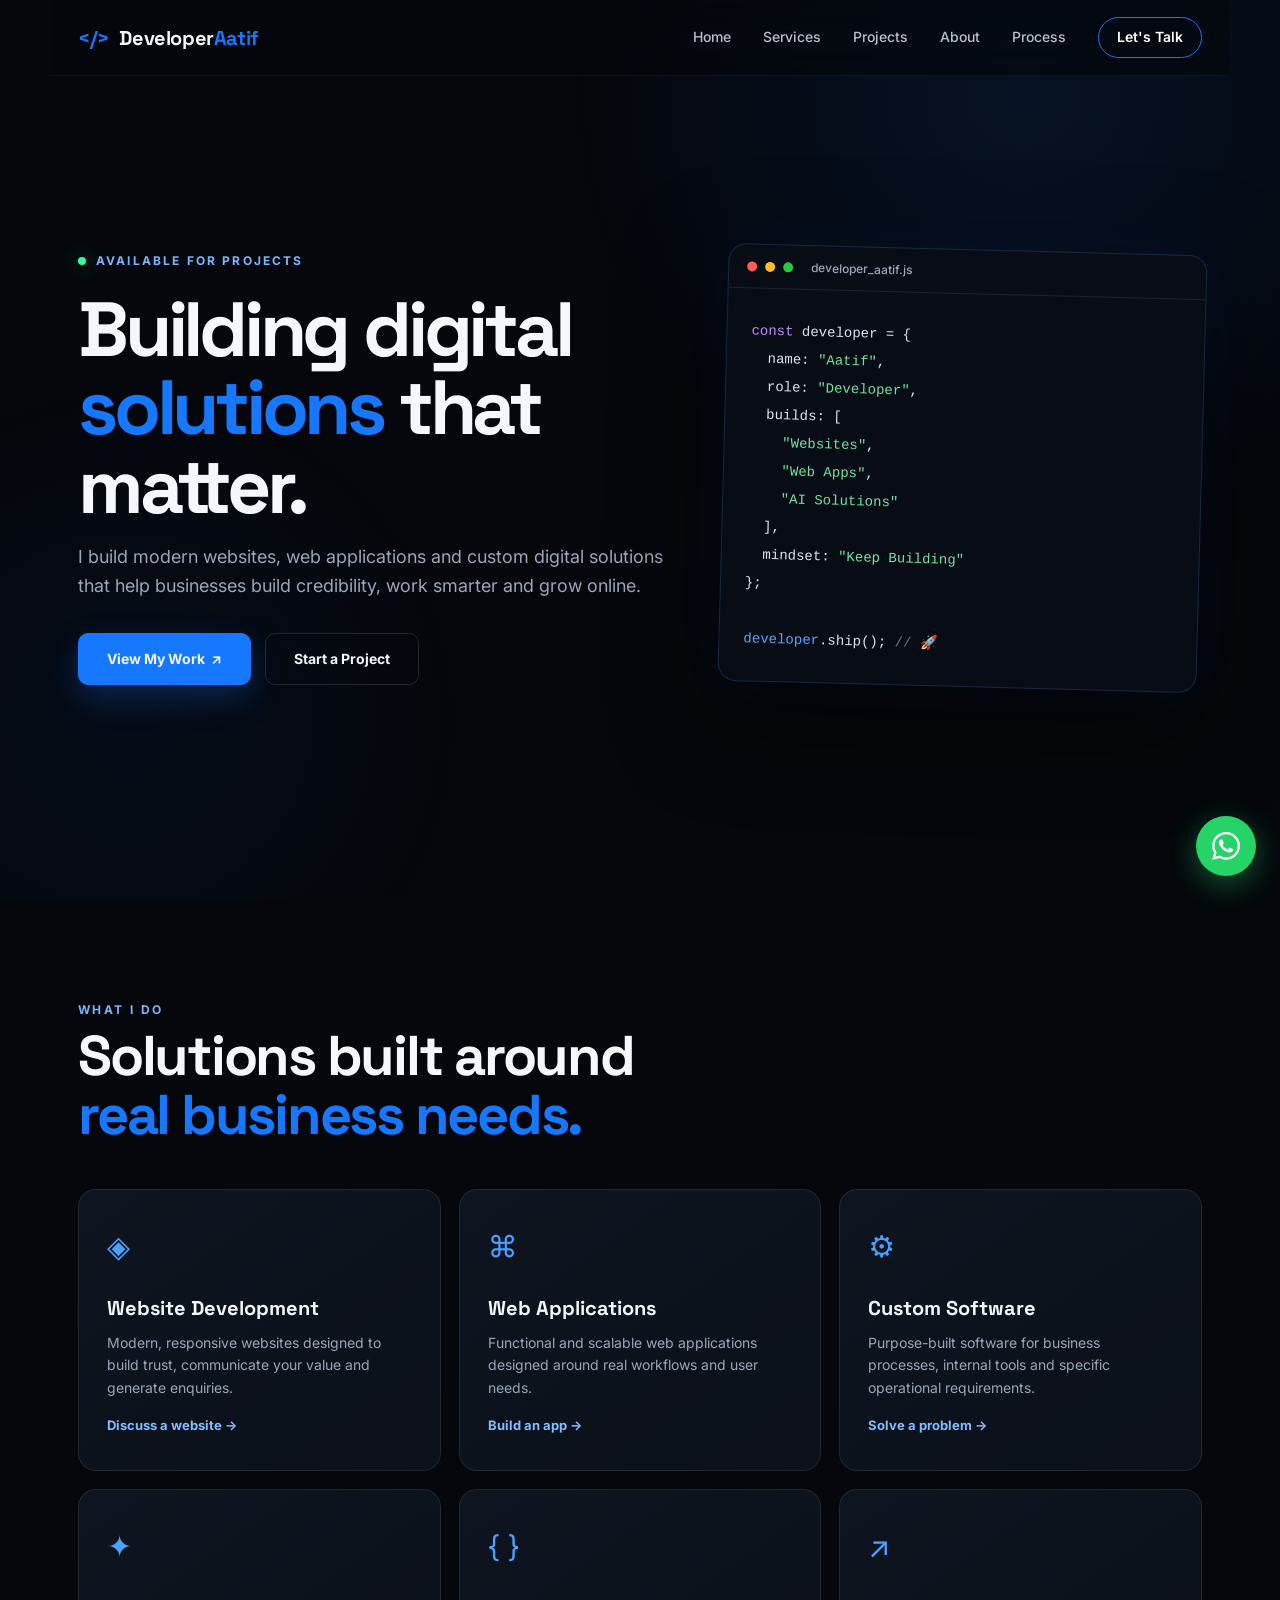
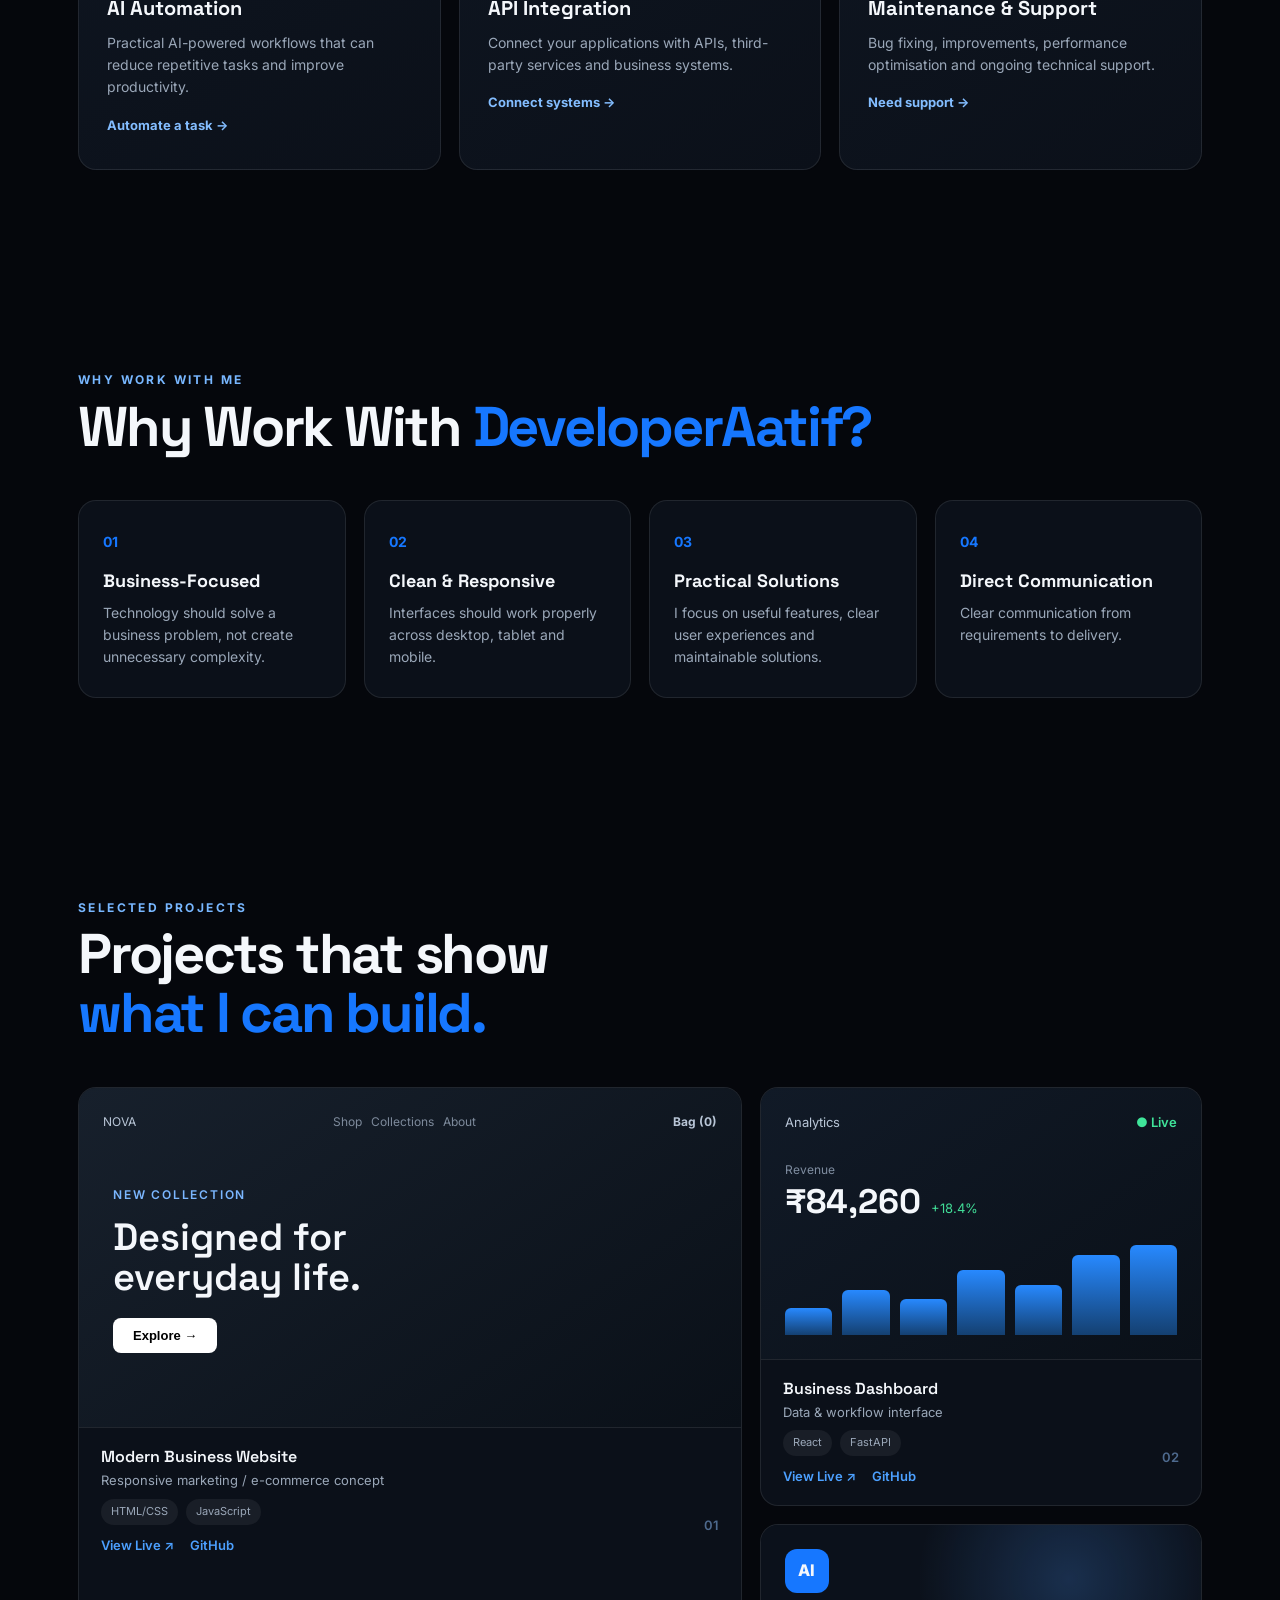
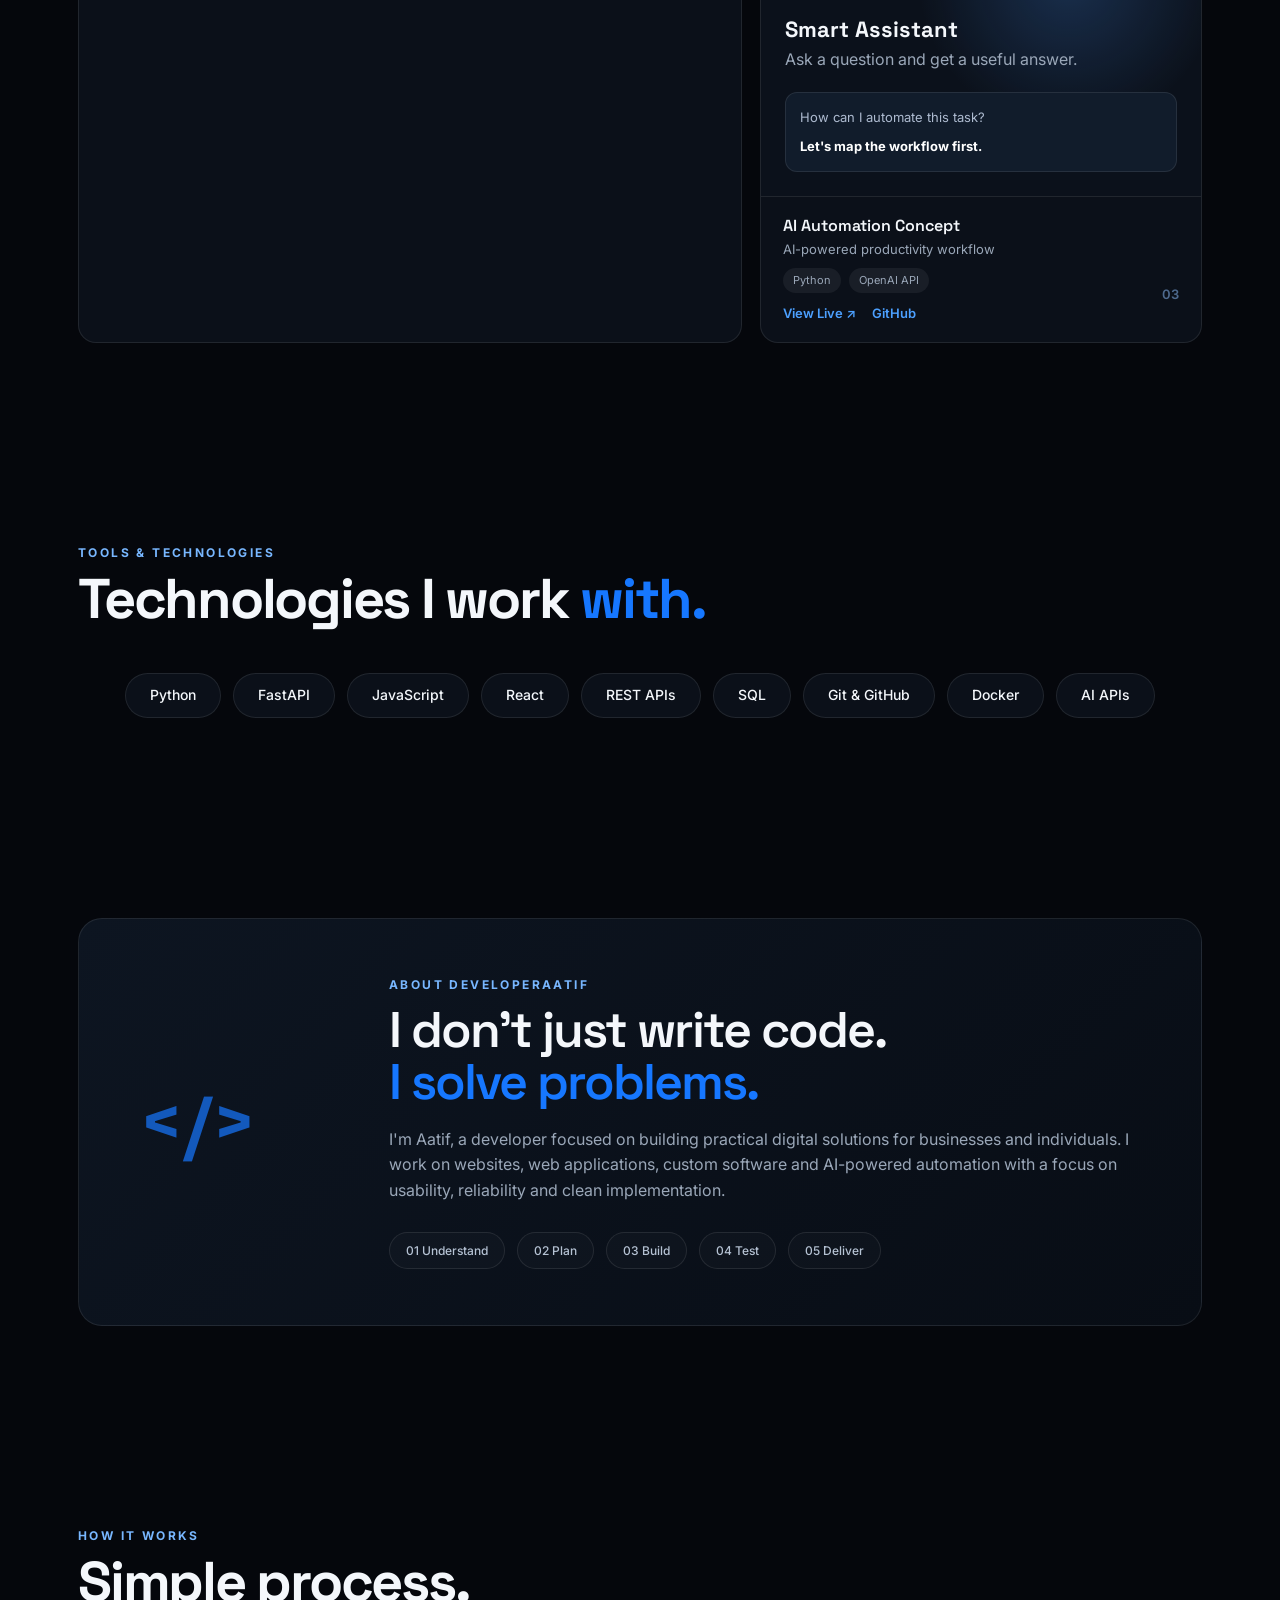
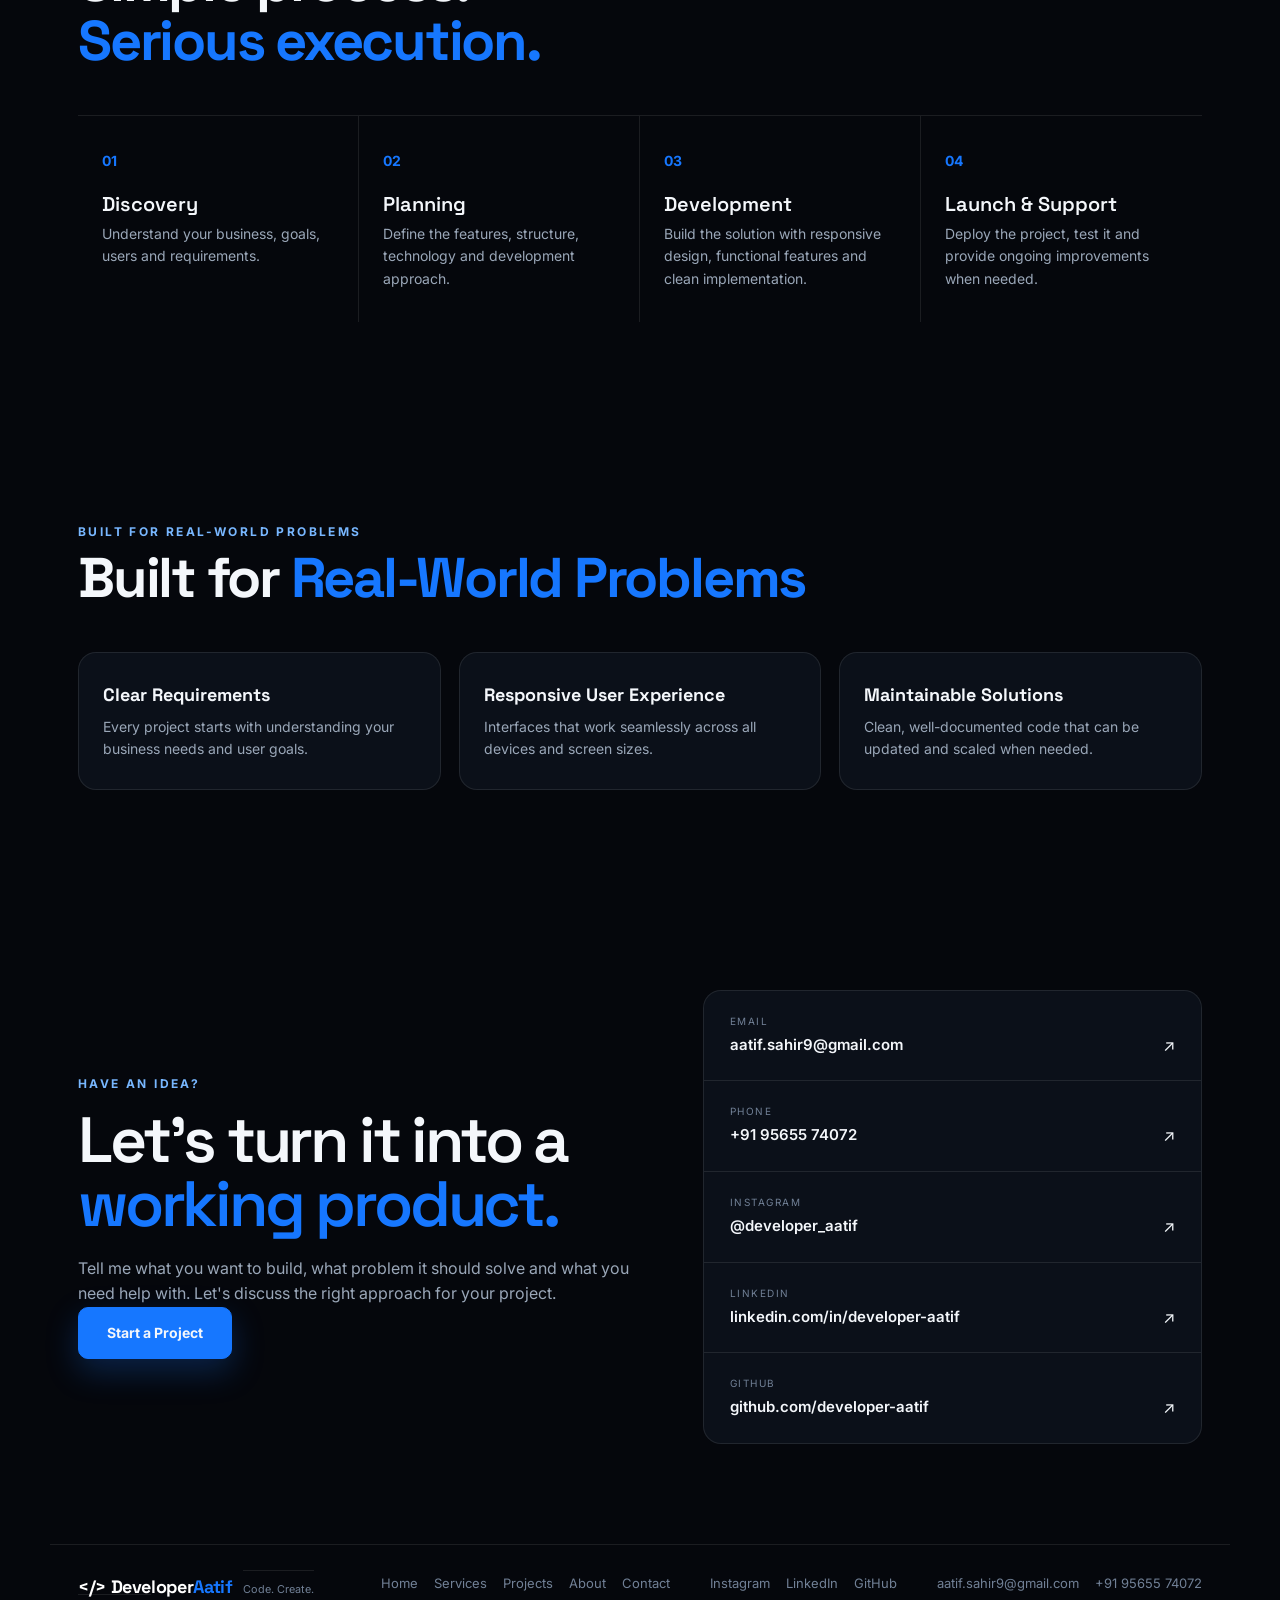
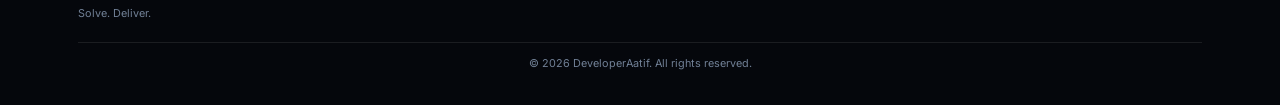
==== commit ec6415ba: "link update" ====
--- a/index.html
+++ b/index.html
@@ -255,8 +255,8 @@
     </div>
     <div class="footer-social">
       <a href="https://www.instagram.com/developer_aatif/" target="_blank" rel="noopener">Instagram</a>
-      <a href="#" target="_blank" rel="noopener">LinkedIn</a>
-      <a href="#" target="_blank" rel="noopener">GitHub</a>
+      <a href="https://www.linkedin.com/in/aatif-sahir/" target="_blank" rel="noopener">LinkedIn</a>
+      <a href="https://github.com/atif-shaheer/" target="_blank" rel="noopener">GitHub</a>
     </div>
     <div class="footer-contact">
       <a href="mailto:aatif.sahir9@gmail.com">aatif.sahir9@gmail.com</a>
--- a/style.css
+++ b/style.css
@@ -33,21 +33,7 @@
 a { color: inherit; text-decoration: none; }
 img { display: block; max-width: 100%; }
 
-/* cursor glow */
-.cursor-glow {
-  position: fixed;
-  width: 400px;
-  height: 400px;
-  transform: translate(-50%, -50%);
-  pointer-events: none;
-  border-radius: 50%;
-  background: radial-gradient(circle, rgba(22,119,255,.10), transparent 70%);
-  z-index: -1;
-  transition: left .12s cubic-bezier(0.2, 0, 0, 1), top .12s cubic-bezier(0.2, 0, 0, 1);
-  will-change: left, top;
-}
-
-/* typography */
+/* Typography */
 .section { max-width: var(--max); margin: 0 auto; padding: 100px 28px; }
 .section-heading { margin-bottom: 44px; }
 .section-heading .kicker,
@@ -70,7 +56,7 @@
 h2 span { color: var(--blue); }
 p { color: var(--muted); }
 
-/* nav */
+/* Navigation */
 .nav {
   height: 76px;
   display: flex;
@@ -122,7 +108,7 @@
   cursor: pointer;
 }
 
-/* hero */
+/* Hero */
 .hero {
   min-height: calc(100vh - 76px);
   display: grid;
@@ -167,7 +153,7 @@
   display: flex;
   gap: 14px;
   flex-wrap: wrap;
-  margin-bottom: 48px;
+  margin-bottom: 0;
 }
 .btn {
   padding: 14px 28px;
@@ -188,25 +174,8 @@
 .btn.primary:hover { box-shadow: 0 16px 40px rgba(22,119,255,.35); transform: translateY(-2px); }
 .btn.ghost { border-color: rgba(255,255,255,.12); }
 .btn.ghost:hover { border-color: var(--blue2); background: rgba(22,119,255,.06); }
-.mini-stats {
-  display: flex;
-  gap: 40px;
-  border-top: 1px solid var(--line);
-  padding-top: 32px;
-}
-.mini-stats div { display: grid; }
-.mini-stats strong {
-  font-family: 'Space Grotesk', sans-serif;
-  font-size: 22px;
-}
-.mini-stats small {
-  color: var(--muted);
-  font-size: 11px;
-  text-transform: uppercase;
-  letter-spacing: .08em;
-}
-
-/* hero visual */
+
+/* Hero Visual */
 .hero-visual {
   position: relative;
   min-height: 480px;
@@ -267,23 +236,8 @@
 .green { color: #70e3a5; }
 .blue { color: #58a6ff; }
 .comment { color: #657286; }
-.floating-tag {
-  position: absolute;
-  padding: 10px 18px;
-  border: 1px solid rgba(255,255,255,.08);
-  background: rgba(10,15,24,.88);
-  backdrop-filter: blur(6px);
-  border-radius: 40px;
-  font-size: 13px;
-  font-weight: 500;
-  letter-spacing: .02em;
-  box-shadow: 0 15px 40px rgba(0,0,0,.4);
-  color: #d0dbe8;
-}
-.tag-one { right: -10px; top: 22%; }
-.tag-two { left: -10px; bottom: 18%; }
-
-/* services */
+
+/* Services */
 .service-grid {
   display: grid;
   grid-template-columns: repeat(3,1fr);
@@ -320,20 +274,29 @@
 }
 .service-card a:hover { border-bottom-color: #83bdff; }
 
-/* work */
-.row-heading {
-  display: flex;
-  justify-content: space-between;
-  align-items: flex-end;
-  gap: 40px;
-}
-.heading-note {
-  max-width: 320px;
-  text-align: right;
-  font-size: 14px;
-  color: var(--muted);
-  margin-bottom: 6px;
-}
+/* Why Work With Me */
+.why-grid {
+  display: grid;
+  grid-template-columns: repeat(4,1fr);
+  gap: 18px;
+}
+.why-card {
+  background: var(--panel);
+  border: 1px solid var(--line);
+  padding: 28px 24px;
+  border-radius: var(--radius);
+  transition: .3s;
+}
+.why-card:hover { border-color: var(--blue2); transform: translateY(-4px); }
+.why-card b { color: var(--blue); font-size: 14px; }
+.why-card h3 {
+  font-family: 'Space Grotesk', sans-serif;
+  font-size: 18px;
+  margin: 12px 0 6px;
+}
+.why-card p { font-size: 14px; color: var(--muted); }
+
+/* Projects */
 .project-grid {
   display: grid;
   grid-template-columns: 1.2fr .8fr;
@@ -455,8 +418,6 @@
 .chat b { display: block; color: #fff; margin-top: 8px; }
 .project-info {
   padding: 18px 22px;
-  display: flex;
-  justify-content: space-between;
   border-top: 1px solid var(--line);
 }
 .project-info h3 {
@@ -464,9 +425,39 @@
   font: 600 16px 'Space Grotesk', sans-serif;
 }
 .project-info p { font-size: 13px; color: var(--muted); margin-top: 3px; }
-.project-info span { color: #4e6a8e; font-size: 13px; font-weight: 600; }
-
-/* about */
+.project-tech { display: flex; gap: 8px; flex-wrap: wrap; margin: 8px 0 10px; }
+.project-tech span {
+  background: rgba(255,255,255,.06);
+  padding: 4px 10px;
+  border-radius: 20px;
+  font-size: 11px;
+  color: var(--muted);
+}
+.project-links { display: flex; gap: 16px; }
+.project-link { font-size: 13px; font-weight: 600; color: var(--blue2); transition: .2s; }
+.project-link:hover { color: #fff; }
+.project-info > span { color: #4e6a8e; font-size: 13px; font-weight: 600; float: right; margin-top: -40px; }
+
+/* Tech Stack */
+.tech-grid {
+  display: flex;
+  flex-wrap: wrap;
+  gap: 12px;
+  justify-content: center;
+}
+.tech-pill {
+  background: var(--panel);
+  border: 1px solid var(--line);
+  padding: 10px 24px;
+  border-radius: 40px;
+  font-size: 14px;
+  font-weight: 500;
+  transition: .3s;
+  color: var(--text);
+}
+.tech-pill:hover { border-color: var(--blue); background: rgba(22,119,255,.08); transform: translateY(-3px); }
+
+/* About */
 .about-card {
   display: grid;
   grid-template-columns: 200px 1fr;
@@ -504,7 +495,7 @@
   background: rgba(255,255,255,.02);
 }
 
-/* process */
+/* Process */
 .process-grid {
   display: grid;
   grid-template-columns: repeat(4,1fr);
@@ -522,7 +513,26 @@
 }
 .process-grid p { font-size: 14px; color: var(--muted); }
 
-/* contact */
+/* Trust */
+.trust-grid {
+  display: grid;
+  grid-template-columns: repeat(3,1fr);
+  gap: 18px;
+}
+.trust-card {
+  background: var(--panel);
+  border: 1px solid var(--line);
+  padding: 28px 24px;
+  border-radius: var(--radius);
+}
+.trust-card h3 {
+  font-family: 'Space Grotesk', sans-serif;
+  font-size: 18px;
+  margin-bottom: 6px;
+}
+.trust-card p { font-size: 14px; color: var(--muted); }
+
+/* Contact */
 .contact { padding-bottom: 100px; }
 .contact-inner {
   display: grid;
@@ -560,24 +570,44 @@
 }
 .contact-box strong { font-size: 15px; font-weight: 600; }
 
-/* footer */
+/* Footer */
 footer {
   border-top: 1px solid var(--line);
   max-width: var(--max);
   margin: 0 auto;
   padding: 28px 28px 32px;
-  display: flex;
-  justify-content: space-between;
-  align-items: center;
+  display: grid;
+  grid-template-columns: 1fr auto auto auto;
+  gap: 20px 40px;
   color: #718096;
-  flex-wrap: wrap;
-  gap: 12px;
-}
-footer > div { display: flex; align-items: center; gap: 18px; }
+  font-size: 13px;
+}
 footer .brand { color: #fff; font-size: 18px; }
-footer small { font-size: 12px; }
-
-/* ===== responsive ===== */
+footer a { transition: .2s; }
+footer a:hover { color: #fff; }
+.footer-links, .footer-social, .footer-contact { display: flex; gap: 16px; flex-wrap: wrap; }
+footer small { grid-column: 1 / -1; text-align: center; padding-top: 12px; border-top: 1px solid var(--line); }
+
+/* WhatsApp Float */
+.whatsapp-float {
+  position: fixed;
+  bottom: 24px;
+  right: 24px;
+  background: #25d366;
+  color: #fff;
+  border-radius: 50%;
+  width: 60px;
+  height: 60px;
+  display: flex;
+  align-items: center;
+  justify-content: center;
+  box-shadow: 0 8px 30px rgba(37, 211, 102, 0.4);
+  z-index: 40;
+  transition: .3s;
+}
+.whatsapp-float:hover { transform: scale(1.08); box-shadow: 0 12px 40px rgba(37, 211, 102, 0.5); }
+
+/* Responsive */
 @media (max-width: 850px) {
   .nav-links {
     display: none;
@@ -602,6 +632,7 @@
   }
   .hero-visual { min-height: 360px; }
   .service-grid { grid-template-columns: 1fr 1fr; }
+  .why-grid { grid-template-columns: 1fr 1fr; }
   .project-grid { grid-template-columns: 1fr; }
   .project-card.large { grid-row: auto; }
   .about-card {
@@ -613,23 +644,22 @@
   .process-grid { grid-template-columns: 1fr 1fr; }
   .process-grid > div:nth-child(2) { border-right: 0; }
   .process-grid > div { border-bottom: 1px solid var(--line); }
+  .trust-grid { grid-template-columns: 1fr; }
   .contact-inner { grid-template-columns: 1fr; gap: 40px; }
-  .row-heading { flex-direction: column; align-items: flex-start; }
-  .heading-note { text-align: left; max-width: 100%; }
-  .floating-tag { display: none; }
+  footer { grid-template-columns: 1fr; gap: 16px; }
+  .footer-links, .footer-social, .footer-contact { justify-content: center; }
 }
 
 @media (max-width: 560px) {
   .section { padding: 70px 20px; }
   .nav { padding: 0 20px; }
   .hero h1 { font-size: 42px; }
-  .mini-stats { gap: 24px; flex-wrap: wrap; }
   .service-grid { grid-template-columns: 1fr; }
+  .why-grid { grid-template-columns: 1fr; }
   .process-grid { grid-template-columns: 1fr; }
   .process-grid > div { border-right: 0 !important; }
   .project-screen { min-height: 220px; }
   .screen-hero strong { font-size: 30px; }
   .contact-box a { padding: 18px 20px; }
-  footer { flex-direction: column; align-items: flex-start; }
-  footer > div { flex-wrap: wrap; }
+  .whatsapp-float { width: 52px; height: 52px; bottom: 16px; right: 16px; }
 }
